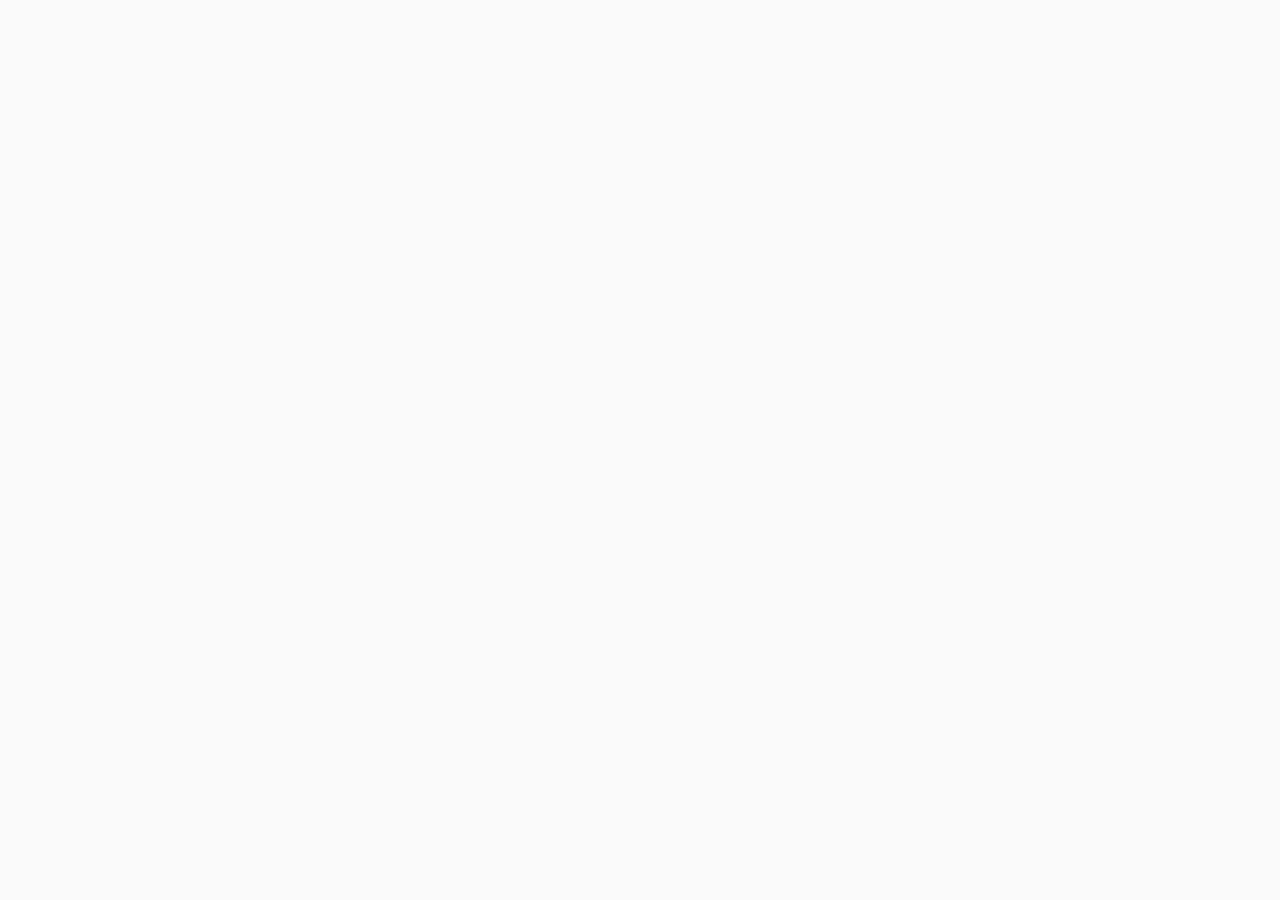
==== index.html @ d78427fd "Refactor styles and improve layout in index.html Updated CSS variables for improved styling and adju" ====
<!DOCTYPE html>
<html lang="fr">
<head>
  <meta charset="UTF-8">
  <meta name="viewport" content="width=device-width, initial-scale=1.0">
  <title>Alexis Gros — Élève Ingénieur ENSEEIHT</title>
  <link rel="preconnect" href="https://fonts.googleapis.com">
  <link rel="preconnect" href="https://fonts.gstatic.com" crossorigin>
  <link href="https://fonts.googleapis.com/css2?family=Inter:wght@300;400;500;600;700&display=swap" rel="stylesheet">
  <style>
    :root {
      --bg: #fafafa;
      --surface: #ffffff;
      --border: #e2e8f0;
      --text-main: #0f172a;
      --text-muted: #64748b;
      --accent: #0f172a;
      --accent-hover: #1e293b;
      --tag-bg: #f1f5f9;
      --tag-text: #334155;
      --radius: 8px;
      --transition: 0.2s ease;
    }

    * {
      box-sizing: border-box;
      margin: 0;
      padding: 0;
    }

    /* Gestion bilingue */
    html[lang="fr"] .lang-en {
      display: none !important;
    }
    html[lang="en"] .lang-fr {
      display: none !important;
    }

    body {
      font-family: 'Inter', -apple-system, BlinkMacSystemFont, sans-serif;
      background-color: var(--bg);
      color: var(--text-main);
      line-height: 1.6;
      display: flex;
      flex-direction: column;
      min-height: 100vh;
      -webkit-font-smoothing: antialiased;
    }

    /* En-tête & Barre de navigation */
    header {
      background: var(--surface);
      border-bottom: 1px solid var(--border);
      position: sticky;
      top: 0;
      z-index: 1000;
    }

    .nav-container {
      max-width: 900px;
      margin: 0 auto;
      padding: 0.85rem 1.25rem;
      display: flex;
      justify-content: space-between;
      align-items: center;
      gap: 1rem;
    }

    .brand {
      font-weight: 700;
      font-size: 1.05rem;
      color: var(--text-main);
      text-decoration: none;
      letter-spacing: -0.02em;
      white-space: nowrap;
    }

    .brand span {
      font-weight: 400;
      color: var(--text-muted);
    }

    .nav-group {
      display: flex;
      align-items: center;
      gap: 0.75rem;
    }

    nav {
      display: flex;
      gap: 0.25rem;
    }

    .nav-btn {
      background: none;
      border: none;
      font-family: inherit;
      font-size: 0.88rem;
      font-weight: 500;
      color: var(--text-muted);
      padding: 0.4rem 0.65rem;
      border-radius: var(--radius);
      cursor: pointer;
      transition: color var(--transition), background-color var(--transition);
      white-space: nowrap;
    }

    .nav-btn:hover {
      color: var(--text-main);
      background-color: var(--tag-bg);
    }

    .nav-btn.active {
      color: var(--text-main);
      background-color: var(--tag-bg);
      font-weight: 600;
    }

    /* Bouton bascule de langue visible et contrasté */
    .lang-toggle-btn {
      background: #0f172a;
      color: #ffffff;
      border: 1px solid #0f172a;
      font-family: inherit;
      font-size: 0.8rem;
      font-weight: 600;
      padding: 0.35rem 0.75rem;
      border-radius: var(--radius);
      cursor: pointer;
      display: inline-flex;
      align-items: center;
      gap: 0.35rem;
      white-space: nowrap;
      transition: background-color var(--transition), opacity var(--transition);
      flex-shrink: 0;
    }

    .lang-toggle-btn:hover {
      background: #334155;
    }

    /* Contenu */
    main {
      flex: 1;
      max-width: 900px;
      width: 100%;
      margin: 0 auto;
      padding: 3rem 1.5rem;
    }

    .page {
      display: none;
      animation: fadeIn 0.25s ease-out;
    }

    .page.active {
      display: block;
    }

    @keyframes fadeIn {
      from { opacity: 0; transform: translateY(6px); }
      to { opacity: 1; transform: translateY(0); }
    }

    h1 {
      font-size: 2.25rem;
      letter-spacing: -0.03em;
      font-weight: 700;
      margin-bottom: 1rem;
      line-height: 1.2;
    }

    h2 {
      font-size: 1.4rem;
      letter-spacing: -0.02em;
      font-weight: 600;
      margin-bottom: 1.5rem;
      border-bottom: 1px solid var(--border);
      padding-bottom: 0.5rem;
    }

    p {
      color: var(--text-muted);
      margin-bottom: 1.25rem;
      font-size: 1rem;
    }

    .lead {
      font-size: 1.15rem;
      color: var(--text-main);
      margin-bottom: 2rem;
      max-width: 700px;
    }

    .grid {
      display: grid;
      grid-template-columns: 1fr;
      gap: 1.5rem;
    }

    @media (min-width: 680px) {
      .grid-2 {
        grid-template-columns: repeat(2, 1fr);
      }
    }

    .card {
      background: var(--surface);
      border: 1px solid var(--border);
      border-radius: var(--radius);
      padding: 1.5rem;
      display: flex;
      flex-direction: column;
      justify-content: space-between;
      transition: border-color var(--transition);
    }

    .card:hover {
      border-color: #cbd5e1;
    }

    .card-header {
      margin-bottom: 0.75rem;
    }

    .card-title {
      font-size: 1.1rem;
      font-weight: 600;
      color: var(--text-main);
      margin-bottom: 0.25rem;
    }

    .card-subtitle {
      font-size: 0.85rem;
      color: var(--text-muted);
    }

    .card p {
      font-size: 0.95rem;
      margin-bottom: 1rem;
    }

    .tags {
      display: flex;
      flex-wrap: wrap;
      gap: 0.4rem;
      margin-top: auto;
    }

    .tag {
      background: var(--tag-bg);
      color: var(--tag-text);
      font-size: 0.75rem;
      font-weight: 500;
      padding: 0.25rem 0.55rem;
      border-radius: 4px;
    }

    .timeline {
      display: flex;
      flex-direction: column;
      gap: 2rem;
    }

    .timeline-item {
      position: relative;
      padding-left: 1.5rem;
      border-left: 2px solid var(--border);
    }

    .timeline-item::before {
      content: '';
      position: absolute;
      left: -5px;
      top: 0.35rem;
      width: 8px;
      height: 8px;
      border-radius: 50%;
      background: var(--text-main);
    }

    .timeline-date {
      font-size: 0.85rem;
      color: var(--text-muted);
      margin-bottom: 0
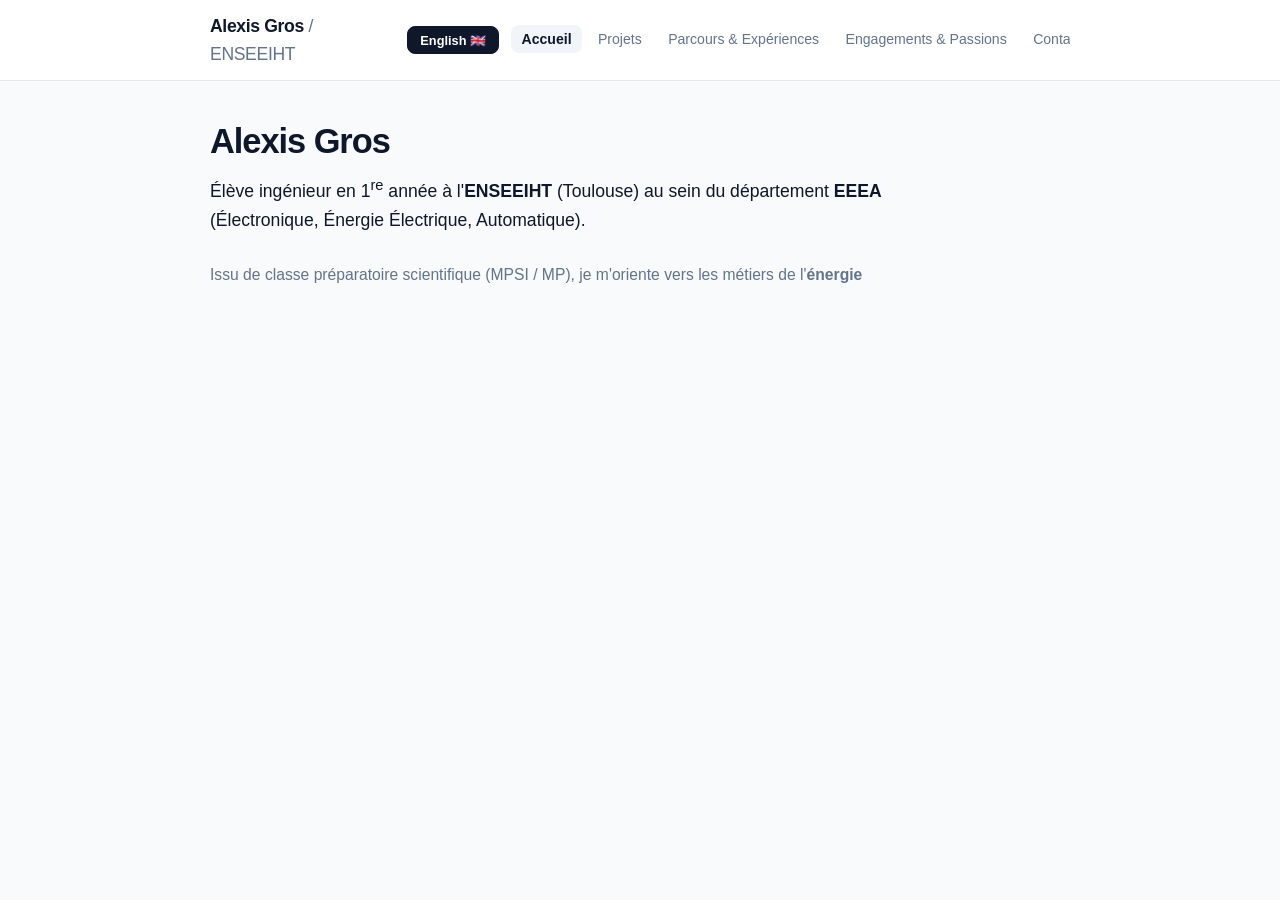
==== commit 94ba2e00: "rien" ====
--- a/index.html
+++ b/index.html
@@ -9,7 +9,7 @@
   <link href="https://fonts.googleapis.com/css2?family=Inter:wght@300;400;500;600;700&display=swap" rel="stylesheet">
   <style>
     :root {
-      --bg: #fafafa;
+      --bg: #f8fafc;
       --surface: #ffffff;
       --border: #e2e8f0;
       --text-main: #0f172a;
@@ -28,7 +28,7 @@
       padding: 0;
     }
 
-    /* Gestion bilingue */
+    /* Gestion bilingue par sélecteur CSS direct */
     html[lang="fr"] .lang-en {
       display: none !important;
     }
@@ -47,7 +47,7 @@
       -webkit-font-smoothing: antialiased;
     }
 
-    /* En-tête & Barre de navigation */
+    /* En-tête */
     header {
       background: var(--surface);
       border-bottom: 1px solid var(--border);
@@ -59,20 +59,25 @@
     .nav-container {
       max-width: 900px;
       margin: 0 auto;
-      padding: 0.85rem 1.25rem;
+      padding: 0.75rem 1.25rem;
+      display: flex;
+      flex-direction: column;
+      gap: 0.75rem;
+    }
+
+    .header-top {
       display: flex;
       justify-content: space-between;
       align-items: center;
-      gap: 1rem;
+      width: 100%;
     }
 
     .brand {
       font-weight: 700;
-      font-size: 1.05rem;
+      font-size: 1.1rem;
       color: var(--text-main);
       text-decoration: none;
       letter-spacing: -0.02em;
-      white-space: nowrap;
     }
 
     .brand span {
@@ -80,44 +85,8 @@
       color: var(--text-muted);
     }
 
-    .nav-group {
-      display: flex;
-      align-items: center;
-      gap: 0.75rem;
-    }
-
-    nav {
-      display: flex;
-      gap: 0.25rem;
-    }
-
-    .nav-btn {
-      background: none;
-      border: none;
-      font-family: inherit;
-      font-size: 0.88rem;
-      font-weight: 500;
-      color: var(--text-muted);
-      padding: 0.4rem 0.65rem;
-      border-radius: var(--radius);
-      cursor: pointer;
-      transition: color var(--transition), background-color var(--transition);
-      white-space: nowrap;
-    }
-
-    .nav-btn:hover {
-      color: var(--text-main);
-      background-color: var(--tag-bg);
-    }
-
-    .nav-btn.active {
-      color: var(--text-main);
-      background-color: var(--tag-bg);
-      font-weight: 600;
-    }
-
-    /* Bouton bascule de langue visible et contrasté */
-    .lang-toggle-btn {
+    /* Bouton de langue toujours visible en haut à droite */
+    .lang-btn {
       background: #0f172a;
       color: #ffffff;
       border: 1px solid #0f172a;
@@ -130,51 +99,89 @@
       display: inline-flex;
       align-items: center;
       gap: 0.35rem;
+      transition: background-color var(--transition);
+      flex-shrink: 0;
+    }
+
+    .lang-btn:hover {
+      background: #334155;
+    }
+
+    /* Navigation */
+    nav {
+      display: flex;
+      gap: 0.35rem;
+      overflow-x: auto;
       white-space: nowrap;
-      transition: background-color var(--transition), opacity var(--transition);
+      padding-bottom: 0.15rem;
+      scrollbar-width: none;
+    }
+
+    nav::-webkit-scrollbar {
+      display: none;
+    }
+
+    .nav-btn {
+      background: none;
+      border: none;
+      font-family: inherit;
+      font-size: 0.88rem;
+      font-weight: 500;
+      color: var(--text-muted);
+      padding: 0.35rem 0.65rem;
+      border-radius: var(--radius);
+      cursor: pointer;
+      transition: color var(--transition), background-color var(--transition);
       flex-shrink: 0;
     }
 
-    .lang-toggle-btn:hover {
-      background: #334155;
-    }
-
-    /* Contenu */
+    .nav-btn:hover {
+      color: var(--text-main);
+      background-color: var(--tag-bg);
+    }
+
+    .nav-btn.active {
+      color: var(--text-main);
+      background-color: var(--tag-bg);
+      font-weight: 600;
+    }
+
+    /* Contenu des pages */
     main {
       flex: 1;
       max-width: 900px;
       width: 100%;
       margin: 0 auto;
-      padding: 3rem 1.5rem;
+      padding: 2.5rem 1.25rem;
     }
 
     .page {
       display: none;
-      animation: fadeIn 0.25s ease-out;
     }
 
     .page.active {
-      display: block;
+      display: block !important;
+      animation: fadeIn 0.2s ease-out;
     }
 
     @keyframes fadeIn {
-      from { opacity: 0; transform: translateY(6px); }
+      from { opacity: 0; transform: translateY(4px); }
       to { opacity: 1; transform: translateY(0); }
     }
 
     h1 {
-      font-size: 2.25rem;
+      font-size: 2.15rem;
       letter-spacing: -0.03em;
       font-weight: 700;
-      margin-bottom: 1rem;
+      margin-bottom: 0.75rem;
       line-height: 1.2;
     }
 
     h2 {
-      font-size: 1.4rem;
+      font-size: 1.35rem;
       letter-spacing: -0.02em;
       font-weight: 600;
-      margin-bottom: 1.5rem;
+      margin-bottom: 1.25rem;
       border-bottom: 1px solid var(--border);
       padding-bottom: 0.5rem;
     }
@@ -182,33 +189,42 @@
     p {
       color: var(--text-muted);
       margin-bottom: 1.25rem;
-      font-size: 1rem;
+      font-size: 0.98rem;
     }
 
     .lead {
-      font-size: 1.15rem;
-      color: var(--text-main);
-      margin-bottom: 2rem;
-      max-width: 700px;
+      font-size: 1.1rem;
+      color: var(--text-main);
+      margin-bottom: 1.75rem;
+      max-width: 720px;
     }
 
     .grid {
       display: grid;
       grid-template-columns: 1fr;
-      gap: 1.5rem;
+      gap: 1.25rem;
     }
 
     @media (min-width: 680px) {
       .grid-2 {
         grid-template-columns: repeat(2, 1fr);
       }
+      .nav-container {
+        flex-direction: row;
+        justify-content: space-between;
+        align-items: center;
+      }
+      .header-top {
+        width: auto;
+        gap: 1rem;
+      }
     }
 
     .card {
       background: var(--surface);
       border: 1px solid var(--border);
       border-radius: var(--radius);
-      padding: 1.5rem;
+      padding: 1.35rem;
       display: flex;
       flex-direction: column;
       justify-content: space-between;
@@ -220,23 +236,23 @@
     }
 
     .card-header {
-      margin-bottom: 0.75rem;
+      margin-bottom: 0.65rem;
     }
 
     .card-title {
-      font-size: 1.1rem;
+      font-size: 1.05rem;
       font-weight: 600;
       color: var(--text-main);
-      margin-bottom: 0.25rem;
+      margin-bottom: 0.2rem;
     }
 
     .card-subtitle {
-      font-size: 0.85rem;
+      font-size: 0.82rem;
       color: var(--text-muted);
     }
 
     .card p {
-      font-size: 0.95rem;
+      font-size: 0.92rem;
       margin-bottom: 1rem;
     }
 
@@ -252,14 +268,14 @@
       color: var(--tag-text);
       font-size: 0.75rem;
       font-weight: 500;
-      padding: 0.25rem 0.55rem;
+      padding: 0.2rem 0.5rem;
       border-radius: 4px;
     }
 
     .timeline {
       display: flex;
       flex-direction: column;
-      gap: 2rem;
+      gap: 1.75rem;
     }
 
     .timeline-item {
@@ -280,6 +296,119 @@
     }
 
     .timeline-date {
-      font-size: 0.85rem;
-      color: var(--text-muted);
-      margin-bottom: 0
+      font-size: 0.82rem;
+      color: var(--text-muted);
+      margin-bottom: 0.15rem;
+    }
+
+    .timeline-title {
+      font-size: 1.05rem;
+      font-weight: 600;
+      color: var(--text-main);
+    }
+
+    .timeline-place {
+      font-size: 0.88rem;
+      font-weight: 500;
+      color: var(--text-muted);
+      margin-bottom: 0.4rem;
+    }
+
+    .btn-group {
+      display: flex;
+      flex-wrap: wrap;
+      gap: 0.85rem;
+      margin-top: 1.75rem;
+    }
+
+    .btn {
+      display: inline-flex;
+      align-items: center;
+      gap: 0.5rem;
+      padding: 0.6rem 1.15rem;
+      border-radius: var(--radius);
+      font-size: 0.88rem;
+      font-weight: 500;
+      text-decoration: none;
+      transition: background-color var(--transition), color var(--transition);
+      cursor: pointer;
+    }
+
+    .btn-primary {
+      background: var(--accent);
+      color: #ffffff;
+      border: 1px solid var(--accent);
+    }
+
+    .btn-primary:hover {
+      background: var(--accent-hover);
+    }
+
+    .btn-outline {
+      background: transparent;
+      color: var(--text-main);
+      border: 1px solid var(--border);
+    }
+
+    .btn-outline:hover {
+      background: var(--tag-bg);
+      border-color: #cbd5e1;
+    }
+
+    footer {
+      border-top: 1px solid var(--border);
+      padding: 1.75rem 1.25rem;
+      text-align: center;
+      font-size: 0.82rem;
+      color: var(--text-muted);
+      margin-top: auto;
+    }
+  </style>
+</head>
+<body>
+
+  <!-- En-tête avec bouton de langue prioritaire -->
+  <header>
+    <div class="nav-container">
+      <div class="header-top">
+        <a href="#accueil" class="brand" onclick="navigateTo('accueil'); return false;">Alexis Gros <span>/ ENSEEIHT</span></a>
+        <button id="lang-toggle-btn" class="lang-btn" onclick="toggleLanguage()" type="button" aria-label="Changer de langue">
+          <span class="lang-fr">English 🇬🇧</span>
+          <span class="lang-en">Français 🇫🇷</span>
+        </button>
+      </div>
+
+      <nav>
+        <button class="nav-btn active" data-target="accueil" onclick="navigateTo('accueil')" type="button">
+          <span class="lang-fr">Accueil</span>
+          <span class="lang-en">Home</span>
+        </button>
+        <button class="nav-btn" data-target="projets" onclick="navigateTo('projets')" type="button">
+          <span class="lang-fr">Projets</span>
+          <span class="lang-en">Projects</span>
+        </button>
+        <button class="nav-btn" data-target="experiences" onclick="navigateTo('experiences')" type="button">
+          <span class="lang-fr">Parcours &amp; Expériences</span>
+          <span class="lang-en">Background</span>
+        </button>
+        <button class="nav-btn" data-target="passions" onclick="navigateTo('passions')" type="button">
+          <span class="lang-fr">Engagements &amp; Passions</span>
+          <span class="lang-en">Activities</span>
+        </button>
+        <button class="nav-btn" data-target="contact" onclick="navigateTo('contact')" type="button">
+          <span>Contact</span>
+        </button>
+      </nav>
+    </div>
+  </header>
+
+  <main>
+    <!-- PAGE 1 : ACCUEIL -->
+    <section id="accueil" class="page active">
+      <h1>Alexis Gros</h1>
+      <p class="lead">
+        <span class="lang-fr">Élève ingénieur en 1<sup>re</sup> année à l'<strong>ENSEEIHT</strong> (Toulouse) au sein du département <strong>EEEA</strong> (Électronique, Énergie Électrique, Automatique).</span>
+        <span class="lang-en">First-year engineering student at <strong>ENSEEIHT</strong> (Toulouse) in the <strong>EEEA</strong> department (Electronics, Electrical Energy, Automation).</span>
+      </p>
+      <p>
+        <span class="lang-fr">Issu de classe préparatoire scientifique (MPSI / MP), je m'oriente vers les métiers de l'<strong>énergie</strong>
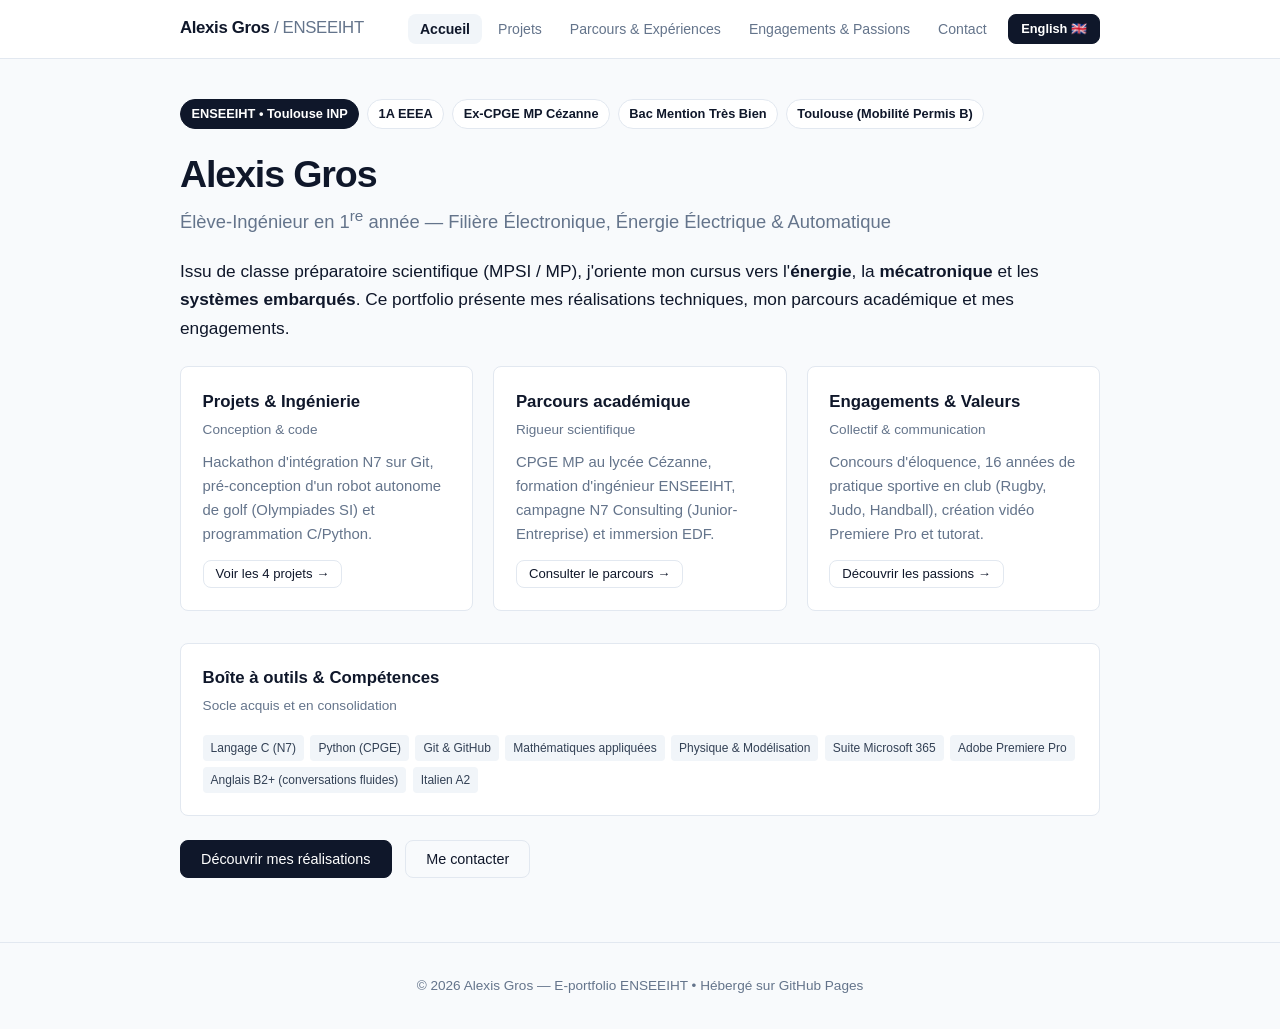
==== commit 8a20c43a: "tjr rien" ====
--- a/index.html
+++ b/index.html
@@ -3,7 +3,7 @@
 <head>
   <meta charset="UTF-8">
   <meta name="viewport" content="width=device-width, initial-scale=1.0">
-  <title>Alexis Gros — Élève Ingénieur ENSEEIHT</title>
+  <title>Alexis Gros — Élève-Ingénieur ENSEEIHT</title>
   <link rel="preconnect" href="https://fonts.googleapis.com">
   <link rel="preconnect" href="https://fonts.gstatic.com" crossorigin>
   <link href="https://fonts.googleapis.com/css2?family=Inter:wght@300;400;500;600;700&display=swap" rel="stylesheet">
@@ -28,7 +28,7 @@
       padding: 0;
     }
 
-    /* Gestion bilingue par sélecteur CSS direct */
+    /* Règle bilingue stricte par sélecteur CSS */
     html[lang="fr"] .lang-en {
       display: none !important;
     }
@@ -57,27 +57,23 @@
     }
 
     .nav-container {
-      max-width: 900px;
+      max-width: 960px;
       margin: 0 auto;
-      padding: 0.75rem 1.25rem;
-      display: flex;
-      flex-direction: column;
-      gap: 0.75rem;
-    }
-
-    .header-top {
+      padding: 0.85rem 1.25rem;
       display: flex;
       justify-content: space-between;
       align-items: center;
-      width: 100%;
+      gap: 1rem;
     }
 
     .brand {
       font-weight: 700;
-      font-size: 1.1rem;
+      font-size: 1.05rem;
       color: var(--text-main);
       text-decoration: none;
       letter-spacing: -0.02em;
+      white-space: nowrap;
+      cursor: pointer;
     }
 
     .brand span {
@@ -85,7 +81,44 @@
       color: var(--text-muted);
     }
 
-    /* Bouton de langue toujours visible en haut à droite */
+    .nav-right {
+      display: flex;
+      align-items: center;
+      gap: 0.6rem;
+    }
+
+    nav {
+      display: flex;
+      gap: 0.25rem;
+      overflow-x: auto;
+      white-space: nowrap;
+    }
+
+    .nav-btn {
+      background: none;
+      border: none;
+      font-family: inherit;
+      font-size: 0.88rem;
+      font-weight: 500;
+      color: var(--text-muted);
+      padding: 0.45rem 0.75rem;
+      border-radius: var(--radius);
+      cursor: pointer;
+      transition: color var(--transition), background-color var(--transition);
+      user-select: none;
+    }
+
+    .nav-btn:hover {
+      color: var(--text-main);
+      background-color: var(--tag-bg);
+    }
+
+    .nav-btn.active {
+      color: var(--text-main);
+      background-color: var(--tag-bg);
+      font-weight: 600;
+    }
+
     .lang-btn {
       background: #0f172a;
       color: #ffffff;
@@ -93,12 +126,13 @@
       font-family: inherit;
       font-size: 0.8rem;
       font-weight: 600;
-      padding: 0.35rem 0.75rem;
+      padding: 0.4rem 0.75rem;
       border-radius: var(--radius);
       cursor: pointer;
       display: inline-flex;
       align-items: center;
       gap: 0.35rem;
+      white-space: nowrap;
       transition: background-color var(--transition);
       flex-shrink: 0;
     }
@@ -107,59 +141,20 @@
       background: #334155;
     }
 
-    /* Navigation */
-    nav {
-      display: flex;
-      gap: 0.35rem;
-      overflow-x: auto;
-      white-space: nowrap;
-      padding-bottom: 0.15rem;
-      scrollbar-width: none;
-    }
-
-    nav::-webkit-scrollbar {
-      display: none;
-    }
-
-    .nav-btn {
-      background: none;
-      border: none;
-      font-family: inherit;
-      font-size: 0.88rem;
-      font-weight: 500;
-      color: var(--text-muted);
-      padding: 0.35rem 0.65rem;
-      border-radius: var(--radius);
-      cursor: pointer;
-      transition: color var(--transition), background-color var(--transition);
-      flex-shrink: 0;
-    }
-
-    .nav-btn:hover {
-      color: var(--text-main);
-      background-color: var(--tag-bg);
-    }
-
-    .nav-btn.active {
-      color: var(--text-main);
-      background-color: var(--tag-bg);
-      font-weight: 600;
-    }
-
-    /* Contenu des pages */
+    /* Contenu principal */
     main {
       flex: 1;
-      max-width: 900px;
+      max-width: 960px;
       width: 100%;
       margin: 0 auto;
-      padding: 2.5rem 1.25rem;
-    }
-
-    .page {
+      padding: 2.5rem 1.25rem 4rem;
+    }
+
+    .page-section {
       display: none;
     }
 
-    .page.active {
+    .page-section.active {
       display: block !important;
       animation: fadeIn 0.2s ease-out;
     }
@@ -169,16 +164,24 @@
       to { opacity: 1; transform: translateY(0); }
     }
 
+    /* Typographie & Titres */
     h1 {
-      font-size: 2.15rem;
+      font-size: 2.35rem;
       letter-spacing: -0.03em;
       font-weight: 700;
-      margin-bottom: 0.75rem;
-      line-height: 1.2;
+      line-height: 1.15;
+      margin-bottom: 0.5rem;
+    }
+
+    .hero-subtitle {
+      font-size: 1.15rem;
+      color: var(--text-muted);
+      margin-bottom: 1.25rem;
+      font-weight: 500;
     }
 
     h2 {
-      font-size: 1.35rem;
+      font-size: 1.4rem;
       letter-spacing: -0.02em;
       font-weight: 600;
       margin-bottom: 1.25rem;
@@ -188,35 +191,30 @@
 
     p {
       color: var(--text-muted);
-      margin-bottom: 1.25rem;
+      margin-bottom: 1rem;
       font-size: 0.98rem;
     }
 
     .lead {
-      font-size: 1.1rem;
+      font-size: 1.08rem;
       color: var(--text-main);
-      margin-bottom: 1.75rem;
-      max-width: 720px;
-    }
-
+      margin-bottom: 1.5rem;
+      line-height: 1.65;
+    }
+
+    /* Grille & Cartes */
     .grid {
       display: grid;
       grid-template-columns: 1fr;
       gap: 1.25rem;
     }
 
-    @media (min-width: 680px) {
+    @media (min-width: 720px) {
       .grid-2 {
         grid-template-columns: repeat(2, 1fr);
       }
-      .nav-container {
-        flex-direction: row;
-        justify-content: space-between;
-        align-items: center;
-      }
-      .header-top {
-        width: auto;
-        gap: 1rem;
+      .grid-3 {
+        grid-template-columns: repeat(3, 1fr);
       }
     }
 
@@ -228,7 +226,7 @@
       display: flex;
       flex-direction: column;
       justify-content: space-between;
-      transition: border-color var(--transition);
+      transition: border-color var(--transition), transform var(--transition);
     }
 
     .card:hover {
@@ -247,13 +245,37 @@
     }
 
     .card-subtitle {
-      font-size: 0.82rem;
+      font-size: 0.85rem;
       color: var(--text-muted);
     }
 
     .card p {
-      font-size: 0.92rem;
-      margin-bottom: 1rem;
+      font-size: 0.93rem;
+      margin-bottom: 0.85rem;
+    }
+
+    /* Badges & Tags */
+    .badges {
+      display: flex;
+      flex-wrap: wrap;
+      gap: 0.5rem;
+      margin-bottom: 1.5rem;
+    }
+
+    .badge {
+      font-size: 0.8rem;
+      font-weight: 600;
+      padding: 0.25rem 0.65rem;
+      border-radius: 9999px;
+      border: 1px solid var(--border);
+      background: var(--surface);
+      color: var(--text-main);
+    }
+
+    .badge.highlight {
+      background: #0f172a;
+      color: #ffffff;
+      border-color: #0f172a;
     }
 
     .tags {
@@ -272,6 +294,7 @@
       border-radius: 4px;
     }
 
+    /* Timeline */
     .timeline {
       display: flex;
       flex-direction: column;
@@ -299,6 +322,7 @@
       font-size: 0.82rem;
       color: var(--text-muted);
       margin-bottom: 0.15rem;
+      font-weight: 500;
     }
 
     .timeline-title {
@@ -314,24 +338,26 @@
       margin-bottom: 0.4rem;
     }
 
+    /* Boutons d'action */
     .btn-group {
       display: flex;
       flex-wrap: wrap;
       gap: 0.85rem;
-      margin-top: 1.75rem;
+      margin-top: 1.5rem;
     }
 
     .btn {
       display: inline-flex;
       align-items: center;
       gap: 0.5rem;
-      padding: 0.6rem 1.15rem;
+      padding: 0.65rem 1.25rem;
       border-radius: var(--radius);
-      font-size: 0.88rem;
+      font-size: 0.9rem;
       font-weight: 500;
       text-decoration: none;
       transition: background-color var(--transition), color var(--transition);
       cursor: pointer;
+      user-select: none;
     }
 
     .btn-primary {
@@ -357,58 +383,576 @@
 
     footer {
       border-top: 1px solid var(--border);
-      padding: 1.75rem 1.25rem;
+      padding: 2rem 1.25rem;
       text-align: center;
-      font-size: 0.82rem;
+      font-size: 0.85rem;
       color: var(--text-muted);
       margin-top: auto;
+    }
+
+    @media (max-width: 768px) {
+      .nav-container {
+        flex-direction: column;
+        align-items: stretch;
+        gap: 0.75rem;
+      }
+      .nav-right {
+        justify-content: space-between;
+      }
+      h1 {
+        font-size: 1.85rem;
+      }
     }
   </style>
 </head>
 <body>
 
-  <!-- En-tête avec bouton de langue prioritaire -->
+  <!-- Barre de navigation -->
   <header>
     <div class="nav-container">
-      <div class="header-top">
-        <a href="#accueil" class="brand" onclick="navigateTo('accueil'); return false;">Alexis Gros <span>/ ENSEEIHT</span></a>
-        <button id="lang-toggle-btn" class="lang-btn" onclick="toggleLanguage()" type="button" aria-label="Changer de langue">
+      <a class="brand" data-switch-to="accueil">Alexis Gros <span>/ ENSEEIHT</span></a>
+      <div class="nav-right">
+        <nav>
+          <button class="nav-btn active" data-switch-to="accueil" type="button">
+            <span class="lang-fr">Accueil</span>
+            <span class="lang-en">Home</span>
+          </button>
+          <button class="nav-btn" data-switch-to="projets" type="button">
+            <span class="lang-fr">Projets</span>
+            <span class="lang-en">Projects</span>
+          </button>
+          <button class="nav-btn" data-switch-to="experiences" type="button">
+            <span class="lang-fr">Parcours &amp; Expériences</span>
+            <span class="lang-en">Background</span>
+          </button>
+          <button class="nav-btn" data-switch-to="passions" type="button">
+            <span class="lang-fr">Engagements &amp; Passions</span>
+            <span class="lang-en">Activities</span>
+          </button>
+          <button class="nav-btn" data-switch-to="contact" type="button">
+            <span>Contact</span>
+          </button>
+        </nav>
+        <button id="lang-btn" class="lang-btn" type="button" aria-label="Toggle language">
           <span class="lang-fr">English 🇬🇧</span>
           <span class="lang-en">Français 🇫🇷</span>
         </button>
       </div>
-
-      <nav>
-        <button class="nav-btn active" data-target="accueil" onclick="navigateTo('accueil')" type="button">
-          <span class="lang-fr">Accueil</span>
-          <span class="lang-en">Home</span>
-        </button>
-        <button class="nav-btn" data-target="projets" onclick="navigateTo('projets')" type="button">
-          <span class="lang-fr">Projets</span>
-          <span class="lang-en">Projects</span>
-        </button>
-        <button class="nav-btn" data-target="experiences" onclick="navigateTo('experiences')" type="button">
-          <span class="lang-fr">Parcours &amp; Expériences</span>
-          <span class="lang-en">Background</span>
-        </button>
-        <button class="nav-btn" data-target="passions" onclick="navigateTo('passions')" type="button">
-          <span class="lang-fr">Engagements &amp; Passions</span>
-          <span class="lang-en">Activities</span>
-        </button>
-        <button class="nav-btn" data-target="contact" onclick="navigateTo('contact')" type="button">
-          <span>Contact</span>
-        </button>
-      </nav>
     </div>
   </header>
 
   <main>
-    <!-- PAGE 1 : ACCUEIL -->
-    <section id="accueil" class="page active">
+    <!-- PAGE 1 : ACCUEIL ENRICHI -->
+    <section id="accueil" class="page-section active">
+      <div class="badges">
+        <span class="badge highlight">ENSEEIHT &bull; Toulouse INP</span>
+        <span class="badge">1A EEEA</span>
+        <span class="badge">Ex-CPGE MP Cézanne</span>
+        <span class="badge"><span class="lang-fr">Bac Mention Très Bien</span><span class="lang-en">High Honors Baccalaureate</span></span>
+        <span class="badge"><span class="lang-fr">Toulouse (Mobilité Permis B)</span><span class="lang-en">Toulouse, FR (Driver's License)</span></span>
+      </div>
+
       <h1>Alexis Gros</h1>
+      <div class="hero-subtitle">
+        <span class="lang-fr">Élève-Ingénieur en 1<sup>re</sup> année &mdash; Filière Électronique, Énergie Électrique &amp; Automatique</span>
+        <span class="lang-en">First-Year Engineering Student &mdash; Electronics, Electrical Energy &amp; Automation</span>
+      </div>
+
       <p class="lead">
-        <span class="lang-fr">Élève ingénieur en 1<sup>re</sup> année à l'<strong>ENSEEIHT</strong> (Toulouse) au sein du département <strong>EEEA</strong> (Électronique, Énergie Électrique, Automatique).</span>
-        <span class="lang-en">First-year engineering student at <strong>ENSEEIHT</strong> (Toulouse) in the <strong>EEEA</strong> department (Electronics, Electrical Energy, Automation).</span>
+        <span class="lang-fr">Issu de classe préparatoire scientifique (MPSI / MP), j'oriente mon cursus vers l'<strong>énergie</strong>, la <strong>mécatronique</strong> et les <strong>systèmes embarqués</strong>. Ce portfolio présente mes réalisations techniques, mon parcours académique et mes engagements.</span>
+        <span class="lang-en">With an intensive STEM preparatory foundation (MPSI / MP), I am steering my curriculum toward <strong>energy</strong>, <strong>mechatronics</strong>, and <strong>embedded systems</strong>. This portfolio showcases my engineering projects, academic progression, and leadership activities.</span>
       </p>
+
+      <!-- Grille de présentation synthétique -->
+      <div class="grid grid-3" style="margin-top: 1.5rem; margin-bottom: 2rem;">
+        <div class="card">
+          <div class="card-header">
+            <div class="card-title">
+              <span class="lang-fr">Projets &amp; Ingénierie</span>
+              <span class="lang-en">Projects &amp; Engineering</span>
+            </div>
+            <div class="card-subtitle">
+              <span class="lang-fr">Conception &amp; code</span>
+              <span class="lang-en">Design &amp; code</span>
+            </div>
+          </div>
+          <p>
+            <span class="lang-fr">Hackathon d'intégration N7 sur Git, pré-conception d'un robot autonome de golf (Olympiades SI) et programmation C/Python.</span>
+            <span class="lang-en">N7 integration hackathon on Git, autonomous golf retriever robot design (Olympiads), and C/Python software projects.</span>
+          </p>
+          <button class="btn btn-outline" data-switch-to="projets" style="padding: 0.35rem 0.75rem; font-size: 0.82rem; align-self: flex-start;">
+            <span class="lang-fr">Voir les 4 projets &rarr;</span>
+            <span class="lang-en">View 4 projects &rarr;</span>
+          </button>
+        </div>
+
+        <div class="card">
+          <div class="card-header">
+            <div class="card-title">
+              <span class="lang-fr">Parcours académique</span>
+              <span class="lang-en">Academic Path</span>
+            </div>
+            <div class="card-subtitle">
+              <span class="lang-fr">Rigueur scientifique</span>
+              <span class="lang-en">Scientific rigor</span>
+            </div>
+          </div>
+          <p>
+            <span class="lang-fr">CPGE MP au lycée Cézanne, formation d'ingénieur ENSEEIHT, campagne N7 Consulting (Junior-Entreprise) et immersion EDF.</span>
+            <span class="lang-en">CPGE MP at Lycée Cézanne, ENSEEIHT engineering degree, N7 Consulting Junior Enterprise campaign, and EDF observation.</span>
+          </p>
+          <button class="btn btn-outline" data-switch-to="experiences" style="padding: 0.35rem 0.75rem; font-size: 0.82rem; align-self: flex-start;">
+            <span class="lang-fr">Consulter le parcours &rarr;</span>
+            <span class="lang-en">View background &rarr;</span>
+          </button>
+        </div>
+
+        <div class="card">
+          <div class="card-header">
+            <div class="card-title">
+              <span class="lang-fr">Engagements &amp; Valeurs</span>
+              <span class="lang-en">Activities &amp; Values</span>
+            </div>
+            <div class="card-subtitle">
+              <span class="lang-fr">Collectif &amp; communication</span>
+              <span class="lang-en">Teamwork &amp; outreach</span>
+            </div>
+          </div>
+          <p>
+            <span class="lang-fr">Concours d'éloquence, 16 années de pratique sportive en club (Rugby, Judo, Handball), création vidéo Premiere Pro et tutorat.</span>
+            <span class="lang-en">Public speaking contests, 16 years of team/combat sports (Rugby, Judo, Handball), Premiere Pro video editing, and tutoring.</span>
+          </p>
+          <button class="btn btn-outline" data-switch-to="passions" style="padding: 0.35rem 0.75rem; font-size: 0.82rem; align-self: flex-start;">
+            <span class="lang-fr">Découvrir les passions &rarr;</span>
+            <span class="lang-en">Explore activities &rarr;</span>
+          </button>
+        </div>
+      </div>
+
+      <!-- Synthèse des compétences -->
+      <div class="card">
+        <div class="card-header">
+          <div class="card-title">
+            <span class="lang-fr">Boîte à outils &amp; Compétences</span>
+            <span class="lang-en">Core Toolbox &amp; Technical Stack</span>
+          </div>
+          <div class="card-subtitle">
+            <span class="lang-fr">Socle acquis et en consolidation</span>
+            <span class="lang-en">Acquired and active technical skills</span>
+          </div>
+        </div>
+        <div class="tags" style="margin-top: 0.5rem;">
+          <span class="tag">Langage C (N7)</span>
+          <span class="tag">Python (CPGE)</span>
+          <span class="tag">Git &amp; GitHub</span>
+          <span class="tag"><span class="lang-fr">Mathématiques appliquées</span><span class="lang-en">Applied Mathematics</span></span>
+          <span class="tag"><span class="lang-fr">Physique &amp; Modélisation</span><span class="lang-en">Physics &amp; Modeling</span></span>
+          <span class="tag"><span class="lang-fr">Suite Microsoft 365</span><span class="lang-en">Microsoft 365 Suite</span></span>
+          <span class="tag">Adobe Premiere Pro</span>
+          <span class="tag"><span class="lang-fr">Anglais B2+ (conversations fluides)</span><span class="lang-en">English B2+ (fluent conversation)</span></span>
+          <span class="tag"><span class="lang-fr">Italien A2</span><span class="lang-en">Italian A2</span></span>
+        </div>
+      </div>
+
+      <div class="btn-group">
+        <button class="btn btn-primary" data-switch-to="projets">
+          <span class="lang-fr">Découvrir mes réalisations</span>
+          <span class="lang-en">View My Projects</span>
+        </button>
+        <button class="btn btn-outline" data-switch-to="contact">
+          <span class="lang-fr">Me contacter</span>
+          <span class="lang-en">Contact Me</span>
+        </button>
+      </div>
+    </section>
+
+    <!-- PAGE 2 : PROJETS -->
+    <section id="projets" class="page-section">
+      <h2>
+        <span class="lang-fr">Projets &amp; Réalisations</span>
+        <span class="lang-en">Projects &amp; Achievements</span>
+      </h2>
       <p>
-        <span class="lang-fr">Issu de classe préparatoire scientifique (MPSI / MP), je m'oriente vers les métiers de l'<strong>énergie</strong>
+        <span class="lang-fr">Aperçu de mes démarches d'ingénierie, hackathons et travaux de conception.</span>
+        <span class="lang-en">Overview of engineering initiatives, hackathons, and design projects.</span>
+      </p>
+
+      <div class="grid grid-2">
+        <div class="card">
+          <div class="card-header">
+            <div class="card-title">
+              <span class="lang-fr">Hackathon d'intégration N7</span>
+              <span class="lang-en">N7 Integration Hackathon</span>
+            </div>
+            <div class="card-subtitle">
+              <span class="lang-fr">ENSEEIHT — Début 1A</span>
+              <span class="lang-en">ENSEEIHT — Year 1</span>
+            </div>
+          </div>
+          <p>
+            <span class="lang-fr">Participation au hackathon d'accueil axé sur l'idéation rapide et la collaboration en équipe. Développement d'un prototype technique et mise en ligne de la démo sur GitHub.</span>
+            <span class="lang-en">Participated in the school integration hackathon focused on fast ideation and team design. Built a functional prototype with code and demo hosted on GitHub.</span>
+          </p>
+          <div class="tags">
+            <span class="tag"><span class="lang-fr">Travail d'équipe</span><span class="lang-en">Teamwork</span></span>
+            <span class="tag"><span class="lang-fr">Prototypage rapide</span><span class="lang-en">Rapid Prototyping</span></span>
+            <span class="tag">Git / GitHub</span>
+          </div>
+        </div>
+
+        <div class="card">
+          <div class="card-header">
+            <div class="card-title">
+              <span class="lang-fr">Robot ramasseur de balles de golf</span>
+              <span class="lang-en">Golf Ball Retriever Robot</span>
+            </div>
+            <div class="card-subtitle">
+              <span class="lang-fr">Olympiades des Sciences de l'Ingénieur</span>
+              <span class="lang-en">Engineering Sciences Olympiads</span>
+            </div>
+          </div>
+          <p>
+            <span class="lang-fr">Étude et pré-conception d'un robot autonome dédié au ramassage de balles : analyse du cahier des charges, modélisation cinématique et choix d'actionneurs.</span>
+            <span class="lang-en">Preliminary design of an autonomous practice collection robot: functional requirements analysis, motor sizing, and kinematic modeling.</span>
+          </p>
+          <div class="tags">
+            <span class="tag"><span class="lang-fr">Mécatronique</span><span class="lang-en">Mechatronics</span></span>
+            <span class="tag"><span class="lang-fr">Sciences de l'Ingénieur</span><span class="lang-en">Engineering Sciences</span></span>
+            <span class="tag"><span class="lang-fr">Cahier des charges</span><span class="lang-en">Technical Specs</span></span>
+          </div>
+        </div>
+
+        <div class="card">
+          <div class="card-header">
+            <div class="card-title">
+              <span class="lang-fr">Programmation système &amp; Langage C</span>
+              <span class="lang-en">System Programming &amp; C Language</span>
+            </div>
+            <div class="card-subtitle">
+              <span class="lang-fr">Formation ingénieur N7</span>
+              <span class="lang-en">N7 Engineering Curriculum</span>
+            </div>
+          </div>
+          <p>
+            <span class="lang-fr">Algorithmique, manipulation mémoire et développement bas niveau en langage C pour préparer l'architecture logicielle des systèmes mécatroniques et embarqués.</span>
+            <span class="lang-en">Algorithm design, memory management, and low-level C programming preparing the software layer for mechatronics and embedded systems.</span>
+          </p>
+          <div class="tags">
+            <span class="tag"><span class="lang-fr">Langage C</span><span class="lang-en">C Language</span></span>
+            <span class="tag"><span class="lang-fr">Algorithmique</span><span class="lang-en">Algorithms</span></span>
+            <span class="tag"><span class="lang-fr">Bas niveau</span><span class="lang-en">Low-level</span></span>
+          </div>
+        </div>
+
+        <div class="card">
+          <div class="card-header">
+            <div class="card-title">
+              <span class="lang-fr">Modélisation &amp; Simulation scientifique</span>
+              <span class="lang-en">Scientific Modeling &amp; Simulation</span>
+            </div>
+            <div class="card-subtitle">
+              <span class="lang-fr">CPGE Paul Cézanne</span>
+              <span class="lang-en">CPGE Paul Cézanne</span>
+            </div>
+          </div>
+          <p>
+            <span class="lang-fr">Résolution de problématiques physiques et mathématiques appliquées : acquisition de données, modélisation numérique et scripts d'analyse sous Python.</span>
+            <span class="lang-en">Resolution of applied physical and mathematical problems: computational modeling, numeric data processing, and analysis scripts written in Python.</span>
+          </p>
+          <div class="tags">
+            <span class="tag">Python</span>
+            <span class="tag"><span class="lang-fr">Calcul scientifique</span><span class="lang-en">Scientific Computing</span></span>
+            <span class="tag"><span class="lang-fr">Physique</span><span class="lang-en">Physics</span></span>
+          </div>
+        </div>
+      </div>
+    </section>
+
+    <!-- PAGE 3 : EXPÉRIENCES -->
+    <section id="experiences" class="page-section">
+      <h2>
+        <span class="lang-fr">Parcours académique &amp; Expériences</span>
+        <span class="lang-en">Academic Background &amp; Experience</span>
+      </h2>
+      
+      <div class="timeline">
+        <div class="timeline-item">
+          <div class="timeline-date">2024 — <span class="lang-fr">Présent</span><span class="lang-en">Present</span></div>
+          <div class="timeline-title">
+            <span class="lang-fr">Diplôme d'Ingénieur — Filière EEEA</span>
+            <span class="lang-en">Engineering Degree — EEEA Department</span>
+          </div>
+          <div class="timeline-place">Toulouse INP — ENSEEIHT</div>
+          <p>
+            <span class="lang-fr">Département Électronique, Énergie Électrique, Automatique. Orientation ciblée vers l'énergie, les chaînes de conversion et la commande des systèmes mécatroniques.</span>
+            <span class="lang-en">Department of Electronics, Electrical Energy, Automation. Targeted trajectory toward energy systems, power conversion chains, and mechatronic control.</span>
+          </p>
+        </div>
+
+        <div class="timeline-item">
+          <div class="timeline-date">2024 — <span class="lang-fr">Présent</span><span class="lang-en">Present</span></div>
+          <div class="timeline-title">
+            <span class="lang-fr">Campagne Junior Entreprise</span>
+            <span class="lang-en">Junior Enterprise Campaign</span>
+          </div>
+          <div class="timeline-place">N7 Consulting</div>
+          <p>
+            <span class="lang-fr">Engagement actif au sein de la campagne de recrutement de la Junior Entreprise de l'école : négociation, gestion de projets associatifs et relation client.</span>
+            <span class="lang-en">Active engagement within the recruitment campaign for the school's Junior Enterprise: project management, team negotiation, and client relations.</span>
+          </p>
+        </div>
+
+        <div class="timeline-item">
+          <div class="timeline-date">2022 — 2024</div>
+          <div class="timeline-title">
+            <span class="lang-fr">Classes Préparatoires aux Grandes Écoles (MPSI / MP)</span>
+            <span class="lang-en">Intensive STEM Preparatory Classes (MPSI / MP)</span>
+          </div>
+          <div class="timeline-place">Lycée Paul Cézanne — Aix-en-Provence</div>
+          <p>
+            <span class="lang-fr">Formation d'excellence en mathématiques, physique et sciences de l'ingénieur. Rigueur analytique, sens de l'effort et esprit de synthèse.</span>
+            <span class="lang-en">Rigorous scientific curriculum focusing on mathematics, physics, and engineering fundamentals. Developed high-level analytical discipline and problem-solving resilience.</span>
+          </p>
+        </div>
+
+        <div class="timeline-item">
+          <div class="timeline-date">2022</div>
+          <div class="timeline-title">
+            <span class="lang-fr">Baccalauréat Général Scientifique &mdash; Mention Très Bien</span>
+            <span class="lang-en">High School Diploma (Scientific) &mdash; High Honors</span>
+          </div>
+          <div class="timeline-place">Académie d'Aix-Marseille</div>
+          <p>
+            <span class="lang-fr">Spécialités Mathématiques, Physique-Chimie, Sciences de l'Ingénieur avec option Mathématiques Expertes.</span>
+            <span class="lang-en">Majors in Mathematics, Physics, Engineering Sciences, and advanced mathematics option.</span>
+          </p>
+        </div>
+
+        <div class="timeline-item">
+          <div class="timeline-date">
+            <span class="lang-fr">Immersion découverte</span>
+            <span class="lang-en">Discovery Internship</span>
+          </div>
+          <div class="timeline-title">
+            <span class="lang-fr">Stage en centrale nucléaire</span>
+            <span class="lang-en">Nuclear Power Plant Internship</span>
+          </div>
+          <div class="timeline-place">EDF</div>
+          <p>
+            <span class="lang-fr">Immersion encadrée par un ingénieur-docteur : sensibilisation au cycle de production d'énergie, aux réactions nucléaires et aux exigences strictes de sûreté industrielle.</span>
+            <span class="lang-en">Observation supervised by a PhD research engineer: introduction to electricity generation cycles, nuclear reactions, and rigorous industrial safety standards.</span>
+          </p>
+        </div>
+      </div>
+    </section>
+
+    <!-- PAGE 4 : PASSIONS -->
+    <section id="passions" class="page-section">
+      <h2>
+        <span class="lang-fr">Engagements &amp; Centres d'intérêt</span>
+        <span class="lang-en">Activities &amp; Personal Interests</span>
+      </h2>
+      <p>
+        <span class="lang-fr">Compétences transversales forgées par le sport d'équipe, l'expression orale et les projets associatifs.</span>
+        <span class="lang-en">Soft skills and values built through team athletics, public speaking, and community involvement.</span>
+      </p>
+
+      <div class="grid grid-2">
+        <div class="card">
+          <div class="card-header">
+            <div class="card-title">
+              <span class="lang-fr">Éloquence &amp; Prise de parole</span>
+              <span class="lang-en">Public Speaking &amp; Rhetoric</span>
+            </div>
+          </div>
+          <p>
+            <span class="lang-fr">Participation à des concours d'éloquence au lycée. Aisance à l'oral, structuration du discours et clarté de conviction.</span>
+            <span class="lang-en">High school eloquence contest participant and finalist. Clear oral communication, structured reasoning, and audience engagement.</span>
+          </p>
+          <div class="tags">
+            <span class="tag"><span class="lang-fr">Éloquence</span><span class="lang-en">Public Speaking</span></span>
+            <span class="tag"><span class="lang-fr">Vulgarisation</span><span class="lang-en">Outreach</span></span>
+            <span class="tag"><span class="lang-fr">Débat</span><span class="lang-en">Debate</span></span>
+          </div>
+        </div>
+
+        <div class="card">
+          <div class="card-header">
+            <div class="card-title">
+              <span class="lang-fr">Collectif &amp; Résilience sportive</span>
+              <span class="lang-en">Team Spirit &amp; Athletic Discipline</span>
+            </div>
+          </div>
+          <p>
+            <span class="lang-fr">Pratique régulière en club : Rugby (6 ans), Judo (6 ans) et Handball (4 ans). Goût de l'engagement, respect du collectif et dépassement de soi.</span>
+            <span class="lang-en">Competitive club sports: Rugby (6 yrs), Judo (6 yrs), and Handball (4 yrs). Values of team cohesion, discipline, and endurance under pressure.</span>
+          </p>
+          <div class="tags">
+            <span class="tag">Rugby</span>
+            <span class="tag">Judo</span>
+            <span class="tag">Handball</span>
+          </div>
+        </div>
+
+        <div class="card">
+          <div class="card-header">
+            <div class="card-title">
+              <span class="lang-fr">Création vidéo &amp; Cinéma</span>
+              <span class="lang-en">Video Editing &amp; Cinema</span>
+            </div>
+          </div>
+          <p>
+            <span class="lang-fr">Passionné de cinéma. Réalisation de montages vidéo sur Adobe Premiere Pro et retouches graphiques pour projets scolaires et associatifs.</span>
+            <span class="lang-en">Passionate about cinema. Video editing with Adobe Premiere Pro and graphic assets creation for academic and student initiatives.</span>
+          </p>
+          <div class="tags">
+            <span class="tag">Premiere Pro</span>
+            <span class="tag"><span class="lang-fr">Montage</span><span class="lang-en">Editing</span></span>
+            <span class="tag">Storytelling</span>
+          </div>
+        </div>
+
+        <div class="card">
+          <div class="card-header">
+            <div class="card-title">
+              <span class="lang-fr">Tutorat &amp; Vie lycéenne</span>
+              <span class="lang-en">Tutoring &amp; Student Life</span>
+            </div>
+          </div>
+          <p>
+            <span class="lang-fr">Community manager du CVL, bénévole au foyer des élèves et séances de tutorat scolaire individuel.</span>
+            <span class="lang-en">High school student council (CVL) community manager, student union volunteer, and one-on-one academic tutoring.</span>
+          </p>
+          <div class="tags">
+            <span class="tag"><span class="lang-fr">Pédagogie</span><span class="lang-en">Mentoring</span></span>
+            <span class="tag"><span class="lang-fr">Vie associative</span><span class="lang-en">Student Life</span></span>
+            <span class="tag">Coordination</span>
+          </div>
+        </div>
+      </div>
+    </section>
+
+    <!-- PAGE 5 : CONTACT -->
+    <section id="contact" class="page-section">
+      <h2>Contact</h2>
+      <p>
+        <span class="lang-fr">Disponible pour échanger sur mes projets mécatroniques ou des opportunités de stage.</span>
+        <span class="lang-en">Available for discussions regarding mechatronics projects or engineering internship opportunities.</span>
+      </p>
+
+      <div class="card" style="margin-bottom: 1.5rem;">
+        <p style="color: var(--text-main); font-weight: 600; font-size: 1.15rem; margin-bottom: 0.35rem;">Alexis Gros</p>
+        <p style="margin-bottom: 0.35rem;">
+          <span class="lang-fr">Toulouse, France &bull; Vélo &amp; Permis B</span>
+          <span class="lang-en">Toulouse, France &bull; Cycling &amp; Driver's License (Category B)</span>
+        </p>
+        <p style="margin-bottom: 0;">
+          Email : <a href="mailto:alexis.gros04@gmail.com" style="color: inherit; text-decoration: underline; font-weight: 500;">alexis.gros04@gmail.com</a>
+        </p>
+      </div>
+
+      <div class="btn-group">
+        <a href="mailto:alexis.gros04@gmail.com" class="btn btn-primary">
+          <span class="lang-fr">Envoyer un email</span>
+          <span class="lang-en">Send an Email</span>
+        </a>
+        <a href="cv.pdf" target="_blank" class="btn btn-outline">
+          <span class="lang-fr">Télécharger mon CV (PDF)</span>
+          <span class="lang-en">Download Resume (PDF)</span>
+        </a>
+        <a href="https://github.com" target="_blank" rel="noopener" class="btn btn-outline">GitHub</a>
+        <a href="https://linkedin.com" target="_blank" rel="noopener" class="btn btn-outline">LinkedIn</a>
+      </div>
+    </section>
+  </main>
+
+  <footer>
+    &copy; 2026 Alexis Gros &mdash; E-portfolio ENSEEIHT &bull; 
+    <span class="lang-fr">Hébergé sur GitHub Pages</span>
+    <span class="lang-en">Hosted on GitHub Pages</span>
+  </footer>
+
+  <script>
+    // Liste des identifiants valides
+    const PAGES = ['accueil', 'projets', 'experiences', 'passions', 'contact'];
+
+    function switchPage(pageId) {
+      const targetId = (pageId && PAGES.includes(pageId)) ? pageId : 'accueil';
+
+      // 1. Masquer toutes les sections
+      document.querySelectorAll('.page-section').forEach(sec => {
+        sec.classList.remove('active');
+      });
+
+      // 2. Afficher la section cible
+      const targetSec = document.getElementById(targetId) || document.getElementById('accueil');
+      if (targetSec) {
+        targetSec.classList.add('active');
+      }
+
+      // 3. Mettre à jour l'état actif des boutons de navigation
+      document.querySelectorAll('nav .nav-btn').forEach(btn => {
+        const isCurrent = btn.getAttribute('data-switch-to') === targetId;
+        btn.classList.toggle('active', isCurrent);
+      });
+
+      // 4. Mémoriser dans l'URL sans rechargement
+      try {
+        history.replaceState(null, null, '#' + targetId);
+      } catch (e) {}
+
+      window.scrollTo({ top: 0, behavior: 'smooth' });
+    }
+
+    function setLanguage(lang) {
+      const chosen = (lang === 'en') ? 'en' : 'fr';
+      document.documentElement.setAttribute('lang', chosen);
+      try {
+        localStorage.setItem('n7_portfolio_lang', chosen);
+      } catch (e) {}
+    }
+
+    // Écouteur global par délégation d'événements : intercepte tous les clics
+    document.addEventListener('click', function(e) {
+      // Détection de clic sur un élément de navigation
+      const navTrigger = e.target.closest('[data-switch-to]');
+      if (navTrigger) {
+        e.preventDefault();
+        const target = navTrigger.getAttribute('data-switch-to');
+        switchPage(target);
+        return;
+      }
+
+      // Détection de clic sur le bouton de langue
+      const langTrigger = e.target.closest('#lang-btn');
+      if (langTrigger) {
+        e.preventDefault();
+        const current = document.documentElement.getAttribute('lang') || 'fr';
+        setLanguage(current === 'fr' ? 'en' : 'fr');
+        return;
+      }
+    });
+
+    // Initialisation au chargement du DOM
+    window.addEventListener('DOMContentLoaded', function() {
+      // 1. Appliquer la langue mémorisée
+      let savedLang = 'fr';
+      try {
+        const stored = localStorage.getItem('n7_portfolio_lang');
+        if (stored === 'en' || stored === 'fr') savedLang = stored;
+      } catch (e) {}
+      setLanguage(savedLang);
+
+      // 2. Ouvrir la bonne section d'après l'ancre # de l'URL
+      const initialHash = window.location.hash.replace('#', '').trim().toLowerCase();
+      switchPage(initialHash);
+    });
+
+    // Support du bouton précédent / suivant du navigateur
+    window.addEventListener('popstate', function() {
+      const hash = window.location.hash.replace('#', '').trim().toLowerCase();
+      switchPage(hash);
+    });
+  </script>
+</body>
+</html>
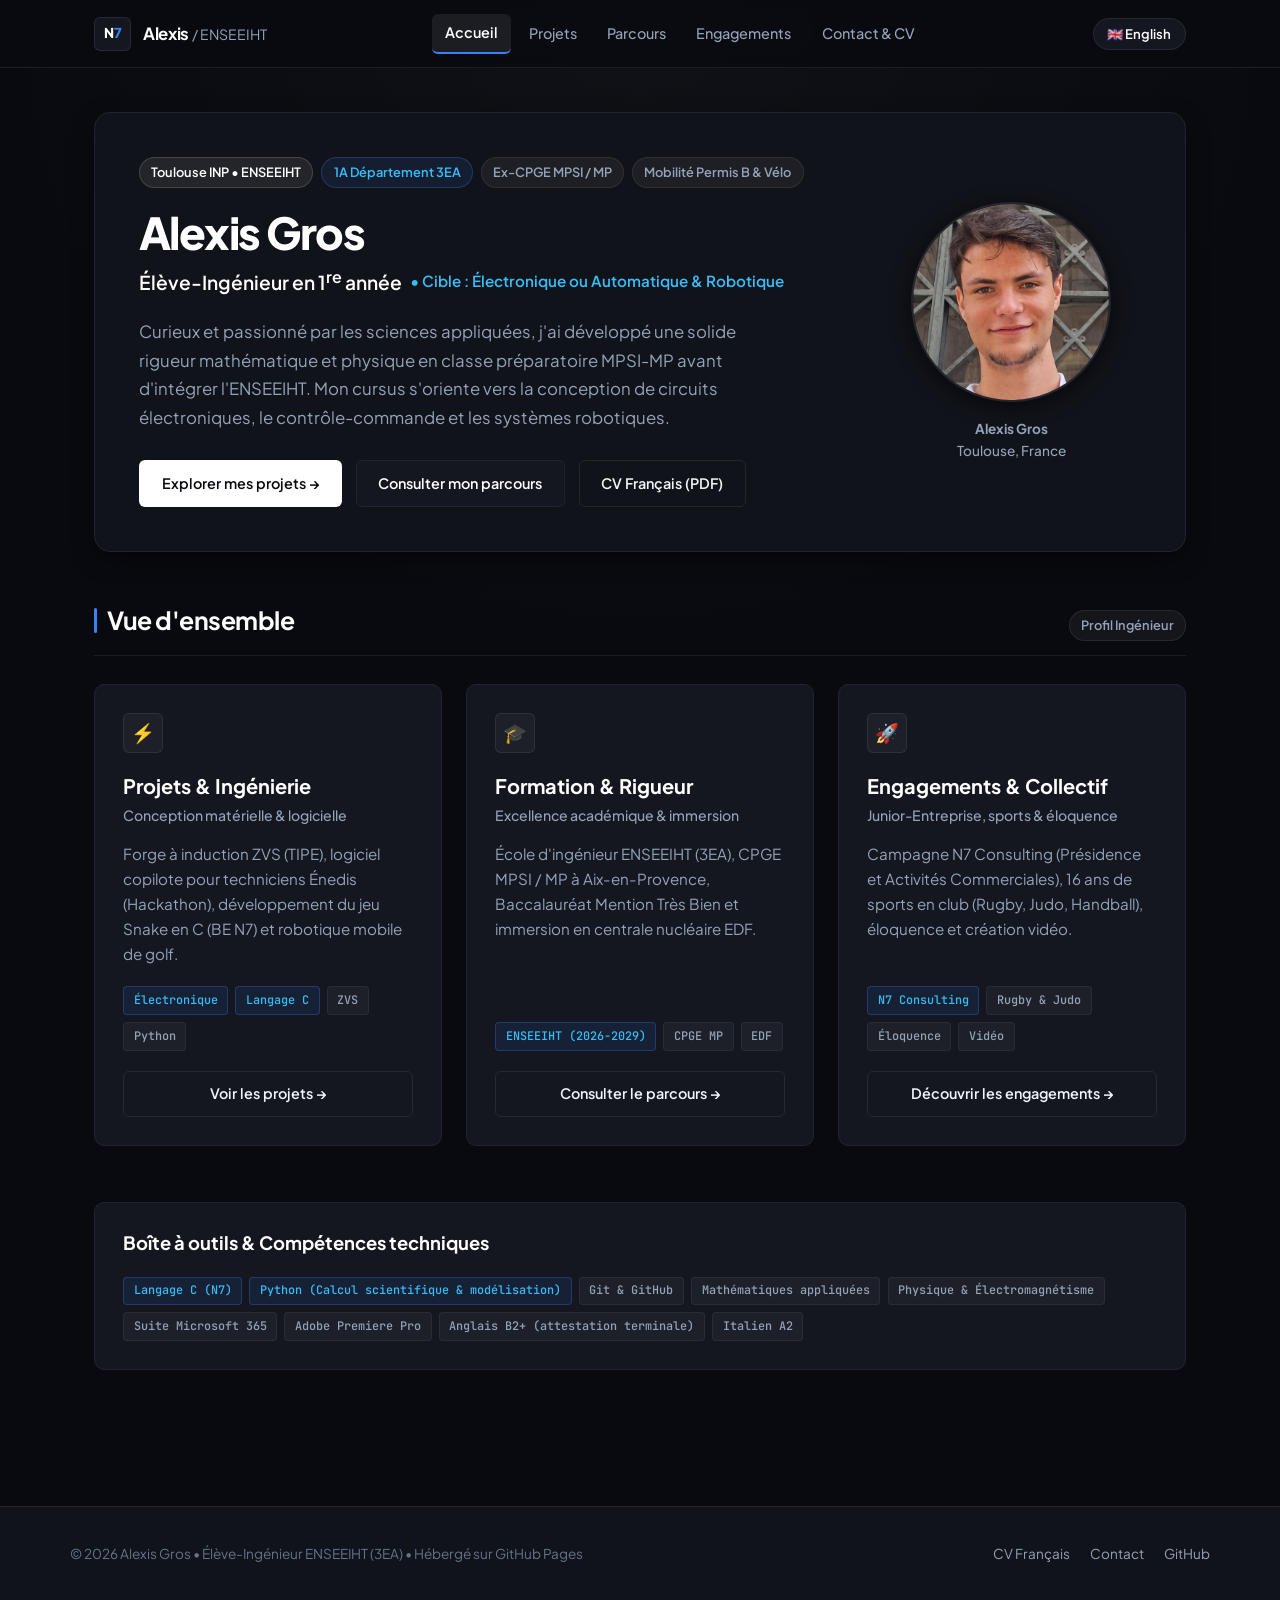
==== commit 98de8c3b: "Mise a jour e-portfolio: multi-pages, monochrome avec details bleus, nouveaux projets et dates certi" ====
--- a/index.html
+++ b/index.html
@@ -3,956 +3,237 @@
 <head>
   <meta charset="UTF-8">
   <meta name="viewport" content="width=device-width, initial-scale=1.0">
+  <meta name="description" content="Portfolio d'Alexis Gros — Élève-ingénieur à l'ENSEEIHT (Toulouse INP), département Électronique, Énergie Électrique, Automatique (3EA).">
   <title>Alexis Gros — Élève-Ingénieur ENSEEIHT</title>
-  <link rel="preconnect" href="https://fonts.googleapis.com">
-  <link rel="preconnect" href="https://fonts.gstatic.com" crossorigin>
-  <link href="https://fonts.googleapis.com/css2?family=Inter:wght@300;400;500;600;700&display=swap" rel="stylesheet">
-  <style>
-    :root {
-      --bg: #f8fafc;
-      --surface: #ffffff;
-      --border: #e2e8f0;
-      --text-main: #0f172a;
-      --text-muted: #64748b;
-      --accent: #0f172a;
-      --accent-hover: #1e293b;
-      --tag-bg: #f1f5f9;
-      --tag-text: #334155;
-      --radius: 8px;
-      --transition: 0.2s ease;
-    }
-
-    * {
-      box-sizing: border-box;
-      margin: 0;
-      padding: 0;
-    }
-
-    /* Règle bilingue stricte par sélecteur CSS */
-    html[lang="fr"] .lang-en {
-      display: none !important;
-    }
-    html[lang="en"] .lang-fr {
-      display: none !important;
-    }
-
-    body {
-      font-family: 'Inter', -apple-system, BlinkMacSystemFont, sans-serif;
-      background-color: var(--bg);
-      color: var(--text-main);
-      line-height: 1.6;
-      display: flex;
-      flex-direction: column;
-      min-height: 100vh;
-      -webkit-font-smoothing: antialiased;
-    }
-
-    /* En-tête */
-    header {
-      background: var(--surface);
-      border-bottom: 1px solid var(--border);
-      position: sticky;
-      top: 0;
-      z-index: 1000;
-    }
-
-    .nav-container {
-      max-width: 960px;
-      margin: 0 auto;
-      padding: 0.85rem 1.25rem;
-      display: flex;
-      justify-content: space-between;
-      align-items: center;
-      gap: 1rem;
-    }
-
-    .brand {
-      font-weight: 700;
-      font-size: 1.05rem;
-      color: var(--text-main);
-      text-decoration: none;
-      letter-spacing: -0.02em;
-      white-space: nowrap;
-      cursor: pointer;
-    }
-
-    .brand span {
-      font-weight: 400;
-      color: var(--text-muted);
-    }
-
-    .nav-right {
-      display: flex;
-      align-items: center;
-      gap: 0.6rem;
-    }
-
-    nav {
-      display: flex;
-      gap: 0.25rem;
-      overflow-x: auto;
-      white-space: nowrap;
-    }
-
-    .nav-btn {
-      background: none;
-      border: none;
-      font-family: inherit;
-      font-size: 0.88rem;
-      font-weight: 500;
-      color: var(--text-muted);
-      padding: 0.45rem 0.75rem;
-      border-radius: var(--radius);
-      cursor: pointer;
-      transition: color var(--transition), background-color var(--transition);
-      user-select: none;
-    }
-
-    .nav-btn:hover {
-      color: var(--text-main);
-      background-color: var(--tag-bg);
-    }
-
-    .nav-btn.active {
-      color: var(--text-main);
-      background-color: var(--tag-bg);
-      font-weight: 600;
-    }
-
-    .lang-btn {
-      background: #0f172a;
-      color: #ffffff;
-      border: 1px solid #0f172a;
-      font-family: inherit;
-      font-size: 0.8rem;
-      font-weight: 600;
-      padding: 0.4rem 0.75rem;
-      border-radius: var(--radius);
-      cursor: pointer;
-      display: inline-flex;
-      align-items: center;
-      gap: 0.35rem;
-      white-space: nowrap;
-      transition: background-color var(--transition);
-      flex-shrink: 0;
-    }
-
-    .lang-btn:hover {
-      background: #334155;
-    }
-
-    /* Contenu principal */
-    main {
-      flex: 1;
-      max-width: 960px;
-      width: 100%;
-      margin: 0 auto;
-      padding: 2.5rem 1.25rem 4rem;
-    }
-
-    .page-section {
-      display: none;
-    }
-
-    .page-section.active {
-      display: block !important;
-      animation: fadeIn 0.2s ease-out;
-    }
-
-    @keyframes fadeIn {
-      from { opacity: 0; transform: translateY(4px); }
-      to { opacity: 1; transform: translateY(0); }
-    }
-
-    /* Typographie & Titres */
-    h1 {
-      font-size: 2.35rem;
-      letter-spacing: -0.03em;
-      font-weight: 700;
-      line-height: 1.15;
-      margin-bottom: 0.5rem;
-    }
-
-    .hero-subtitle {
-      font-size: 1.15rem;
-      color: var(--text-muted);
-      margin-bottom: 1.25rem;
-      font-weight: 500;
-    }
-
-    h2 {
-      font-size: 1.4rem;
-      letter-spacing: -0.02em;
-      font-weight: 600;
-      margin-bottom: 1.25rem;
-      border-bottom: 1px solid var(--border);
-      padding-bottom: 0.5rem;
-    }
-
-    p {
-      color: var(--text-muted);
-      margin-bottom: 1rem;
-      font-size: 0.98rem;
-    }
-
-    .lead {
-      font-size: 1.08rem;
-      color: var(--text-main);
-      margin-bottom: 1.5rem;
-      line-height: 1.65;
-    }
-
-    /* Grille & Cartes */
-    .grid {
-      display: grid;
-      grid-template-columns: 1fr;
-      gap: 1.25rem;
-    }
-
-    @media (min-width: 720px) {
-      .grid-2 {
-        grid-template-columns: repeat(2, 1fr);
-      }
-      .grid-3 {
-        grid-template-columns: repeat(3, 1fr);
-      }
-    }
-
-    .card {
-      background: var(--surface);
-      border: 1px solid var(--border);
-      border-radius: var(--radius);
-      padding: 1.35rem;
-      display: flex;
-      flex-direction: column;
-      justify-content: space-between;
-      transition: border-color var(--transition), transform var(--transition);
-    }
-
-    .card:hover {
-      border-color: #cbd5e1;
-    }
-
-    .card-header {
-      margin-bottom: 0.65rem;
-    }
-
-    .card-title {
-      font-size: 1.05rem;
-      font-weight: 600;
-      color: var(--text-main);
-      margin-bottom: 0.2rem;
-    }
-
-    .card-subtitle {
-      font-size: 0.85rem;
-      color: var(--text-muted);
-    }
-
-    .card p {
-      font-size: 0.93rem;
-      margin-bottom: 0.85rem;
-    }
-
-    /* Badges & Tags */
-    .badges {
-      display: flex;
-      flex-wrap: wrap;
-      gap: 0.5rem;
-      margin-bottom: 1.5rem;
-    }
-
-    .badge {
-      font-size: 0.8rem;
-      font-weight: 600;
-      padding: 0.25rem 0.65rem;
-      border-radius: 9999px;
-      border: 1px solid var(--border);
-      background: var(--surface);
-      color: var(--text-main);
-    }
-
-    .badge.highlight {
-      background: #0f172a;
-      color: #ffffff;
-      border-color: #0f172a;
-    }
-
-    .tags {
-      display: flex;
-      flex-wrap: wrap;
-      gap: 0.4rem;
-      margin-top: auto;
-    }
-
-    .tag {
-      background: var(--tag-bg);
-      color: var(--tag-text);
-      font-size: 0.75rem;
-      font-weight: 500;
-      padding: 0.2rem 0.5rem;
-      border-radius: 4px;
-    }
-
-    /* Timeline */
-    .timeline {
-      display: flex;
-      flex-direction: column;
-      gap: 1.75rem;
-    }
-
-    .timeline-item {
-      position: relative;
-      padding-left: 1.5rem;
-      border-left: 2px solid var(--border);
-    }
-
-    .timeline-item::before {
-      content: '';
-      position: absolute;
-      left: -5px;
-      top: 0.35rem;
-      width: 8px;
-      height: 8px;
-      border-radius: 50%;
-      background: var(--text-main);
-    }
-
-    .timeline-date {
-      font-size: 0.82rem;
-      color: var(--text-muted);
-      margin-bottom: 0.15rem;
-      font-weight: 500;
-    }
-
-    .timeline-title {
-      font-size: 1.05rem;
-      font-weight: 600;
-      color: var(--text-main);
-    }
-
-    .timeline-place {
-      font-size: 0.88rem;
-      font-weight: 500;
-      color: var(--text-muted);
-      margin-bottom: 0.4rem;
-    }
-
-    /* Boutons d'action */
-    .btn-group {
-      display: flex;
-      flex-wrap: wrap;
-      gap: 0.85rem;
-      margin-top: 1.5rem;
-    }
-
-    .btn {
-      display: inline-flex;
-      align-items: center;
-      gap: 0.5rem;
-      padding: 0.65rem 1.25rem;
-      border-radius: var(--radius);
-      font-size: 0.9rem;
-      font-weight: 500;
-      text-decoration: none;
-      transition: background-color var(--transition), color var(--transition);
-      cursor: pointer;
-      user-select: none;
-    }
-
-    .btn-primary {
-      background: var(--accent);
-      color: #ffffff;
-      border: 1px solid var(--accent);
-    }
-
-    .btn-primary:hover {
-      background: var(--accent-hover);
-    }
-
-    .btn-outline {
-      background: transparent;
-      color: var(--text-main);
-      border: 1px solid var(--border);
-    }
-
-    .btn-outline:hover {
-      background: var(--tag-bg);
-      border-color: #cbd5e1;
-    }
-
-    footer {
-      border-top: 1px solid var(--border);
-      padding: 2rem 1.25rem;
-      text-align: center;
-      font-size: 0.85rem;
-      color: var(--text-muted);
-      margin-top: auto;
-    }
-
-    @media (max-width: 768px) {
-      .nav-container {
-        flex-direction: column;
-        align-items: stretch;
-        gap: 0.75rem;
-      }
-      .nav-right {
-        justify-content: space-between;
-      }
-      h1 {
-        font-size: 1.85rem;
-      }
-    }
-  </style>
+  <link rel="stylesheet" href="./css/style.css">
 </head>
 <body>
 
-  <!-- Barre de navigation -->
-  <header>
+  <!-- EN-TÊTE & NAVIGATION -->
+  <header class="site-header">
     <div class="nav-container">
-      <a class="brand" data-switch-to="accueil">Alexis Gros <span>/ ENSEEIHT</span></a>
-      <div class="nav-right">
-        <nav>
-          <button class="nav-btn active" data-switch-to="accueil" type="button">
-            <span class="lang-fr">Accueil</span>
-            <span class="lang-en">Home</span>
-          </button>
-          <button class="nav-btn" data-switch-to="projets" type="button">
-            <span class="lang-fr">Projets</span>
-            <span class="lang-en">Projects</span>
-          </button>
-          <button class="nav-btn" data-switch-to="experiences" type="button">
-            <span class="lang-fr">Parcours &amp; Expériences</span>
-            <span class="lang-en">Background</span>
-          </button>
-          <button class="nav-btn" data-switch-to="passions" type="button">
-            <span class="lang-fr">Engagements &amp; Passions</span>
-            <span class="lang-en">Activities</span>
-          </button>
-          <button class="nav-btn" data-switch-to="contact" type="button">
-            <span>Contact</span>
-          </button>
-        </nav>
-        <button id="lang-btn" class="lang-btn" type="button" aria-label="Toggle language">
-          <span class="lang-fr">English 🇬🇧</span>
-          <span class="lang-en">Français 🇫🇷</span>
+      <a href="./index.html" class="brand-link">
+        <span class="brand-badge">N<span>7</span></span>
+        <div>
+          <span class="brand-text">Alexis</span>
+          <span class="brand-sub">/ ENSEEIHT</span>
+        </div>
+      </a>
+
+      <nav>
+        <ul class="nav-menu">
+          <li><a href="./index.html" class="active"><span class="lang-fr">Accueil</span><span class="lang-en">Home</span></a></li>
+          <li><a href="./projets.html"><span class="lang-fr">Projets</span><span class="lang-en">Projects</span></a></li>
+          <li><a href="./parcours.html"><span class="lang-fr">Parcours</span><span class="lang-en">Background</span></a></li>
+          <li><a href="./engagements.html"><span class="lang-fr">Engagements</span><span class="lang-en">Leadership</span></a></li>
+          <li><a href="./contact.html"><span class="lang-fr">Contact &amp; CV</span><span class="lang-en">Contact &amp; Resume</span></a></li>
+        </ul>
+      </nav>
+
+      <div class="nav-actions">
+        <button class="lang-toggle-btn" type="button" aria-label="Changer de langue">
+          <span class="lang-fr">🇬🇧 English</span>
+          <span class="lang-en">🇫🇷 Français</span>
         </button>
+        <button class="mobile-toggle" type="button" aria-label="Menu" aria-expanded="false">☰</button>
       </div>
     </div>
   </header>
 
-  <main>
-    <!-- PAGE 1 : ACCUEIL ENRICHI -->
-    <section id="accueil" class="page-section active">
-      <div class="badges">
-        <span class="badge highlight">ENSEEIHT &bull; Toulouse INP</span>
-        <span class="badge">1A EEEA</span>
-        <span class="badge">Ex-CPGE MP Cézanne</span>
-        <span class="badge"><span class="lang-fr">Bac Mention Très Bien</span><span class="lang-en">High Honors Baccalaureate</span></span>
-        <span class="badge"><span class="lang-fr">Toulouse (Mobilité Permis B)</span><span class="lang-en">Toulouse, FR (Driver's License)</span></span>
-      </div>
-
-      <h1>Alexis Gros</h1>
-      <div class="hero-subtitle">
-        <span class="lang-fr">Élève-Ingénieur en 1<sup>re</sup> année &mdash; Filière Électronique, Énergie Électrique &amp; Automatique</span>
-        <span class="lang-en">First-Year Engineering Student &mdash; Electronics, Electrical Energy &amp; Automation</span>
-      </div>
-
-      <p class="lead">
-        <span class="lang-fr">Issu de classe préparatoire scientifique (MPSI / MP), j'oriente mon cursus vers l'<strong>énergie</strong>, la <strong>mécatronique</strong> et les <strong>systèmes embarqués</strong>. Ce portfolio présente mes réalisations techniques, mon parcours académique et mes engagements.</span>
-        <span class="lang-en">With an intensive STEM preparatory foundation (MPSI / MP), I am steering my curriculum toward <strong>energy</strong>, <strong>mechatronics</strong>, and <strong>embedded systems</strong>. This portfolio showcases my engineering projects, academic progression, and leadership activities.</span>
-      </p>
-
-      <!-- Grille de présentation synthétique -->
-      <div class="grid grid-3" style="margin-top: 1.5rem; margin-bottom: 2rem;">
+  <!-- CONTENU PRINCIPAL -->
+  <main class="site-main">
+
+    <!-- HERO BANNER -->
+    <section class="hero-card">
+      <div class="hero-content">
+        <div class="hero-badges">
+          <span class="badge white">Toulouse INP &bull; ENSEEIHT</span>
+          <span class="badge blue-detail">1A Département 3EA</span>
+          <span class="badge">Ex-CPGE MPSI / MP</span>
+          <span class="badge"><span class="lang-fr">Mobilité Permis B &amp; Vélo</span><span class="lang-en">Driver's License &amp; Bike</span></span>
+        </div>
+
+        <h1 class="hero-name">Alexis Gros</h1>
+        <div class="hero-role">
+          <span><span class="lang-fr">Élève-Ingénieur en 1<sup>re</sup> année</span><span class="lang-en">1st Year Engineering Student</span></span>
+          <span class="hero-role-tag">&bull; <span class="lang-fr">Cible : Électronique ou Automatique &amp; Robotique</span><span class="lang-en">Target: Electronics or Automation &amp; Robotics</span></span>
+        </div>
+
+        <p class="hero-desc">
+          <span class="lang-fr">
+            Curieux et passionné par les sciences appliquées, j'ai développé une solide rigueur mathématique et physique en classe préparatoire MPSI-MP avant d'intégrer l'ENSEEIHT. Mon cursus s'oriente vers la conception de circuits électroniques, le contrôle-commande et les systèmes robotiques.
+          </span>
+          <span class="lang-en">
+            Curious and passionate about applied sciences, I built strong analytical rigor in intensive STEM preparatory classes (MPSI-MP) before joining ENSEEIHT. My engineering focus is directed toward electronic hardware design, control systems, and robotics.
+          </span>
+        </p>
+
+        <div class="hero-actions">
+          <a href="./projets.html" class="btn btn-primary">
+            <span class="lang-fr">Explorer mes projets &rarr;</span>
+            <span class="lang-en">Explore My Projects &rarr;</span>
+          </a>
+          <a href="./parcours.html" class="btn btn-secondary">
+            <span class="lang-fr">Consulter mon parcours</span>
+            <span class="lang-en">View Academic Background</span>
+          </a>
+          <a href="./cv.pdf" target="_blank" class="btn btn-outline">
+            <span class="lang-fr">CV Français (PDF)</span>
+            <span class="lang-en">French Resume (PDF)</span>
+          </a>
+        </div>
+      </div>
+
+      <div class="hero-avatar-box">
+        <img src="./Devant LLG Crop.jpg" alt="Alexis Gros" class="hero-avatar">
+        <div class="hero-avatar-caption">
+          <strong>Alexis Gros</strong><br>
+          <span class="lang-fr">Toulouse, France</span>
+          <span class="lang-en">Toulouse, France</span>
+        </div>
+      </div>
+    </section>
+
+    <!-- LES 3 PILIERS DU PORTFOLIO -->
+    <div class="section-block">
+      <div class="section-header-row">
+        <h2 class="section-title">
+          <span class="lang-fr">Vue d'ensemble</span>
+          <span class="lang-en">Overview</span>
+        </h2>
+        <span class="badge"><span class="lang-fr">Profil Ingénieur</span><span class="lang-en">Engineering Profile</span></span>
+      </div>
+
+      <div class="grid-3">
+        <!-- Carte 1 : Projets -->
         <div class="card">
-          <div class="card-header">
-            <div class="card-title">
-              <span class="lang-fr">Projets &amp; Ingénierie</span>
-              <span class="lang-en">Projects &amp; Engineering</span>
-            </div>
-            <div class="card-subtitle">
-              <span class="lang-fr">Conception &amp; code</span>
-              <span class="lang-en">Design &amp; code</span>
-            </div>
-          </div>
-          <p>
-            <span class="lang-fr">Hackathon d'intégration N7 sur Git, pré-conception d'un robot autonome de golf (Olympiades SI) et programmation C/Python.</span>
-            <span class="lang-en">N7 integration hackathon on Git, autonomous golf retriever robot design (Olympiads), and C/Python software projects.</span>
+          <div class="card-icon">⚡</div>
+          <h3 class="card-title">
+            <span class="lang-fr">Projets &amp; Ingénierie</span>
+            <span class="lang-en">Projects &amp; Engineering</span>
+          </h3>
+          <div class="card-subtitle">
+            <span class="lang-fr">Conception matérielle &amp; logicielle</span>
+            <span class="lang-en">Hardware &amp; software design</span>
+          </div>
+          <p class="card-desc">
+            <span class="lang-fr">Forge à induction ZVS (TIPE), logiciel copilote pour techniciens Énedis (Hackathon), développement du jeu Snake en C (BE N7) et robotique mobile de golf.</span>
+            <span class="lang-en">ZVS induction furnace (TIPE), field co-pilot software for Enedis technicians (Hackathon), Snake engine in pure C, and mobile golf retriever robot.</span>
           </p>
-          <button class="btn btn-outline" data-switch-to="projets" style="padding: 0.35rem 0.75rem; font-size: 0.82rem; align-self: flex-start;">
-            <span class="lang-fr">Voir les 4 projets &rarr;</span>
-            <span class="lang-en">View 4 projects &rarr;</span>
-          </button>
-        </div>
-
+          <div class="tag-list">
+            <span class="tag accent">Électronique</span>
+            <span class="tag accent">Langage C</span>
+            <span class="tag">ZVS</span>
+            <span class="tag">Python</span>
+          </div>
+          <div style="margin-top: 1.25rem;">
+            <a href="./projets.html" class="btn btn-outline" style="width: 100%;">
+              <span class="lang-fr">Voir les projets &rarr;</span>
+              <span class="lang-en">View projects &rarr;</span>
+            </a>
+          </div>
+        </div>
+
+        <!-- Carte 2 : Parcours -->
         <div class="card">
-          <div class="card-header">
-            <div class="card-title">
-              <span class="lang-fr">Parcours académique</span>
-              <span class="lang-en">Academic Path</span>
-            </div>
-            <div class="card-subtitle">
-              <span class="lang-fr">Rigueur scientifique</span>
-              <span class="lang-en">Scientific rigor</span>
-            </div>
-          </div>
-          <p>
-            <span class="lang-fr">CPGE MP au lycée Cézanne, formation d'ingénieur ENSEEIHT, campagne N7 Consulting (Junior-Entreprise) et immersion EDF.</span>
-            <span class="lang-en">CPGE MP at Lycée Cézanne, ENSEEIHT engineering degree, N7 Consulting Junior Enterprise campaign, and EDF observation.</span>
+          <div class="card-icon">🎓</div>
+          <h3 class="card-title">
+            <span class="lang-fr">Formation &amp; Rigueur</span>
+            <span class="lang-en">Education &amp; Background</span>
+          </h3>
+          <div class="card-subtitle">
+            <span class="lang-fr">Excellence académique &amp; immersion</span>
+            <span class="lang-en">Academic track &amp; field experience</span>
+          </div>
+          <p class="card-desc">
+            <span class="lang-fr">École d'ingénieur ENSEEIHT (3EA), CPGE MPSI / MP à Aix-en-Provence, Baccalauréat Mention Très Bien et immersion en centrale nucléaire EDF.</span>
+            <span class="lang-en">ENSEEIHT engineering degree (3EA), intensive MPSI/MP preparatory classes, High Honors Baccalaureate, and nuclear plant immersion at EDF.</span>
           </p>
-          <button class="btn btn-outline" data-switch-to="experiences" style="padding: 0.35rem 0.75rem; font-size: 0.82rem; align-self: flex-start;">
-            <span class="lang-fr">Consulter le parcours &rarr;</span>
-            <span class="lang-en">View background &rarr;</span>
-          </button>
-        </div>
-
+          <div class="tag-list">
+            <span class="tag accent">ENSEEIHT (2026-2029)</span>
+            <span class="tag">CPGE MP</span>
+            <span class="tag">EDF</span>
+          </div>
+          <div style="margin-top: 1.25rem;">
+            <a href="./parcours.html" class="btn btn-outline" style="width: 100%;">
+              <span class="lang-fr">Consulter le parcours &rarr;</span>
+              <span class="lang-en">View background &rarr;</span>
+            </a>
+          </div>
+        </div>
+
+        <!-- Carte 3 : Engagements -->
         <div class="card">
-          <div class="card-header">
-            <div class="card-title">
-              <span class="lang-fr">Engagements &amp; Valeurs</span>
-              <span class="lang-en">Activities &amp; Values</span>
-            </div>
-            <div class="card-subtitle">
-              <span class="lang-fr">Collectif &amp; communication</span>
-              <span class="lang-en">Teamwork &amp; outreach</span>
-            </div>
-          </div>
-          <p>
-            <span class="lang-fr">Concours d'éloquence, 16 années de pratique sportive en club (Rugby, Judo, Handball), création vidéo Premiere Pro et tutorat.</span>
-            <span class="lang-en">Public speaking contests, 16 years of team/combat sports (Rugby, Judo, Handball), Premiere Pro video editing, and tutoring.</span>
+          <div class="card-icon">🚀</div>
+          <h3 class="card-title">
+            <span class="lang-fr">Engagements &amp; Collectif</span>
+            <span class="lang-en">Leadership &amp; Team Spirit</span>
+          </h3>
+          <div class="card-subtitle">
+            <span class="lang-fr">Junior-Entreprise, sports &amp; éloquence</span>
+            <span class="lang-en">Junior Enterprise, sports &amp; rhetoric</span>
+          </div>
+          <p class="card-desc">
+            <span class="lang-fr">Campagne N7 Consulting (Présidence et Activités Commerciales), 16 ans de sports en club (Rugby, Judo, Handball), éloquence et création vidéo.</span>
+            <span class="lang-en">N7 Consulting campaign (Presidential &amp; Business development bids), 16 years of club athletics (Rugby, Judo, Handball), rhetoric, and video editing.</span>
           </p>
-          <button class="btn btn-outline" data-switch-to="passions" style="padding: 0.35rem 0.75rem; font-size: 0.82rem; align-self: flex-start;">
-            <span class="lang-fr">Découvrir les passions &rarr;</span>
-            <span class="lang-en">Explore activities &rarr;</span>
-          </button>
-        </div>
-      </div>
-
-      <!-- Synthèse des compétences -->
+          <div class="tag-list">
+            <span class="tag accent">N7 Consulting</span>
+            <span class="tag">Rugby &amp; Judo</span>
+            <span class="tag">Éloquence</span>
+            <span class="tag">Vidéo</span>
+          </div>
+          <div style="margin-top: 1.25rem;">
+            <a href="./engagements.html" class="btn btn-outline" style="width: 100%;">
+              <span class="lang-fr">Découvrir les engagements &rarr;</span>
+              <span class="lang-en">Explore activities &rarr;</span>
+            </a>
+          </div>
+        </div>
+      </div>
+    </div>
+
+    <!-- SYNTHÈSE BOÎTE À OUTILS -->
+    <div class="section-block">
       <div class="card">
-        <div class="card-header">
-          <div class="card-title">
-            <span class="lang-fr">Boîte à outils &amp; Compétences</span>
-            <span class="lang-en">Core Toolbox &amp; Technical Stack</span>
-          </div>
-          <div class="card-subtitle">
-            <span class="lang-fr">Socle acquis et en consolidation</span>
-            <span class="lang-en">Acquired and active technical skills</span>
-          </div>
-        </div>
-        <div class="tags" style="margin-top: 0.5rem;">
-          <span class="tag">Langage C (N7)</span>
-          <span class="tag">Python (CPGE)</span>
+        <div class="card-header-row" style="margin-bottom: 0.75rem;">
+          <h3 class="card-title" style="font-size: 1.15rem;">
+            <span class="lang-fr">Boîte à outils &amp; Compétences techniques</span>
+            <span class="lang-en">Technical Toolbox &amp; Core Stack</span>
+          </h3>
+        </div>
+        <div class="tag-list" style="margin-top: 0.25rem;">
+          <span class="tag accent">Langage C (N7)</span>
+          <span class="tag accent">Python (Calcul scientifique &amp; modélisation)</span>
           <span class="tag">Git &amp; GitHub</span>
-          <span class="tag"><span class="lang-fr">Mathématiques appliquées</span><span class="lang-en">Applied Mathematics</span></span>
-          <span class="tag"><span class="lang-fr">Physique &amp; Modélisation</span><span class="lang-en">Physics &amp; Modeling</span></span>
-          <span class="tag"><span class="lang-fr">Suite Microsoft 365</span><span class="lang-en">Microsoft 365 Suite</span></span>
+          <span class="tag">Mathématiques appliquées</span>
+          <span class="tag">Physique &amp; Électromagnétisme</span>
+          <span class="tag">Suite Microsoft 365</span>
           <span class="tag">Adobe Premiere Pro</span>
-          <span class="tag"><span class="lang-fr">Anglais B2+ (conversations fluides)</span><span class="lang-en">English B2+ (fluent conversation)</span></span>
-          <span class="tag"><span class="lang-fr">Italien A2</span><span class="lang-en">Italian A2</span></span>
-        </div>
-      </div>
-
-      <div class="btn-group">
-        <button class="btn btn-primary" data-switch-to="projets">
-          <span class="lang-fr">Découvrir mes réalisations</span>
-          <span class="lang-en">View My Projects</span>
-        </button>
-        <button class="btn btn-outline" data-switch-to="contact">
-          <span class="lang-fr">Me contacter</span>
-          <span class="lang-en">Contact Me</span>
-        </button>
-      </div>
-    </section>
-
-    <!-- PAGE 2 : PROJETS -->
-    <section id="projets" class="page-section">
-      <h2>
-        <span class="lang-fr">Projets &amp; Réalisations</span>
-        <span class="lang-en">Projects &amp; Achievements</span>
-      </h2>
-      <p>
-        <span class="lang-fr">Aperçu de mes démarches d'ingénierie, hackathons et travaux de conception.</span>
-        <span class="lang-en">Overview of engineering initiatives, hackathons, and design projects.</span>
-      </p>
-
-      <div class="grid grid-2">
-        <div class="card">
-          <div class="card-header">
-            <div class="card-title">
-              <span class="lang-fr">Hackathon d'intégration N7</span>
-              <span class="lang-en">N7 Integration Hackathon</span>
-            </div>
-            <div class="card-subtitle">
-              <span class="lang-fr">ENSEEIHT — Début 1A</span>
-              <span class="lang-en">ENSEEIHT — Year 1</span>
-            </div>
-          </div>
-          <p>
-            <span class="lang-fr">Participation au hackathon d'accueil axé sur l'idéation rapide et la collaboration en équipe. Développement d'un prototype technique et mise en ligne de la démo sur GitHub.</span>
-            <span class="lang-en">Participated in the school integration hackathon focused on fast ideation and team design. Built a functional prototype with code and demo hosted on GitHub.</span>
-          </p>
-          <div class="tags">
-            <span class="tag"><span class="lang-fr">Travail d'équipe</span><span class="lang-en">Teamwork</span></span>
-            <span class="tag"><span class="lang-fr">Prototypage rapide</span><span class="lang-en">Rapid Prototyping</span></span>
-            <span class="tag">Git / GitHub</span>
-          </div>
-        </div>
-
-        <div class="card">
-          <div class="card-header">
-            <div class="card-title">
-              <span class="lang-fr">Robot ramasseur de balles de golf</span>
-              <span class="lang-en">Golf Ball Retriever Robot</span>
-            </div>
-            <div class="card-subtitle">
-              <span class="lang-fr">Olympiades des Sciences de l'Ingénieur</span>
-              <span class="lang-en">Engineering Sciences Olympiads</span>
-            </div>
-          </div>
-          <p>
-            <span class="lang-fr">Étude et pré-conception d'un robot autonome dédié au ramassage de balles : analyse du cahier des charges, modélisation cinématique et choix d'actionneurs.</span>
-            <span class="lang-en">Preliminary design of an autonomous practice collection robot: functional requirements analysis, motor sizing, and kinematic modeling.</span>
-          </p>
-          <div class="tags">
-            <span class="tag"><span class="lang-fr">Mécatronique</span><span class="lang-en">Mechatronics</span></span>
-            <span class="tag"><span class="lang-fr">Sciences de l'Ingénieur</span><span class="lang-en">Engineering Sciences</span></span>
-            <span class="tag"><span class="lang-fr">Cahier des charges</span><span class="lang-en">Technical Specs</span></span>
-          </div>
-        </div>
-
-        <div class="card">
-          <div class="card-header">
-            <div class="card-title">
-              <span class="lang-fr">Programmation système &amp; Langage C</span>
-              <span class="lang-en">System Programming &amp; C Language</span>
-            </div>
-            <div class="card-subtitle">
-              <span class="lang-fr">Formation ingénieur N7</span>
-              <span class="lang-en">N7 Engineering Curriculum</span>
-            </div>
-          </div>
-          <p>
-            <span class="lang-fr">Algorithmique, manipulation mémoire et développement bas niveau en langage C pour préparer l'architecture logicielle des systèmes mécatroniques et embarqués.</span>
-            <span class="lang-en">Algorithm design, memory management, and low-level C programming preparing the software layer for mechatronics and embedded systems.</span>
-          </p>
-          <div class="tags">
-            <span class="tag"><span class="lang-fr">Langage C</span><span class="lang-en">C Language</span></span>
-            <span class="tag"><span class="lang-fr">Algorithmique</span><span class="lang-en">Algorithms</span></span>
-            <span class="tag"><span class="lang-fr">Bas niveau</span><span class="lang-en">Low-level</span></span>
-          </div>
-        </div>
-
-        <div class="card">
-          <div class="card-header">
-            <div class="card-title">
-              <span class="lang-fr">Modélisation &amp; Simulation scientifique</span>
-              <span class="lang-en">Scientific Modeling &amp; Simulation</span>
-            </div>
-            <div class="card-subtitle">
-              <span class="lang-fr">CPGE Paul Cézanne</span>
-              <span class="lang-en">CPGE Paul Cézanne</span>
-            </div>
-          </div>
-          <p>
-            <span class="lang-fr">Résolution de problématiques physiques et mathématiques appliquées : acquisition de données, modélisation numérique et scripts d'analyse sous Python.</span>
-            <span class="lang-en">Resolution of applied physical and mathematical problems: computational modeling, numeric data processing, and analysis scripts written in Python.</span>
-          </p>
-          <div class="tags">
-            <span class="tag">Python</span>
-            <span class="tag"><span class="lang-fr">Calcul scientifique</span><span class="lang-en">Scientific Computing</span></span>
-            <span class="tag"><span class="lang-fr">Physique</span><span class="lang-en">Physics</span></span>
-          </div>
-        </div>
-      </div>
-    </section>
-
-    <!-- PAGE 3 : EXPÉRIENCES -->
-    <section id="experiences" class="page-section">
-      <h2>
-        <span class="lang-fr">Parcours académique &amp; Expériences</span>
-        <span class="lang-en">Academic Background &amp; Experience</span>
-      </h2>
-      
-      <div class="timeline">
-        <div class="timeline-item">
-          <div class="timeline-date">2024 — <span class="lang-fr">Présent</span><span class="lang-en">Present</span></div>
-          <div class="timeline-title">
-            <span class="lang-fr">Diplôme d'Ingénieur — Filière EEEA</span>
-            <span class="lang-en">Engineering Degree — EEEA Department</span>
-          </div>
-          <div class="timeline-place">Toulouse INP — ENSEEIHT</div>
-          <p>
-            <span class="lang-fr">Département Électronique, Énergie Électrique, Automatique. Orientation ciblée vers l'énergie, les chaînes de conversion et la commande des systèmes mécatroniques.</span>
-            <span class="lang-en">Department of Electronics, Electrical Energy, Automation. Targeted trajectory toward energy systems, power conversion chains, and mechatronic control.</span>
-          </p>
-        </div>
-
-        <div class="timeline-item">
-          <div class="timeline-date">2024 — <span class="lang-fr">Présent</span><span class="lang-en">Present</span></div>
-          <div class="timeline-title">
-            <span class="lang-fr">Campagne Junior Entreprise</span>
-            <span class="lang-en">Junior Enterprise Campaign</span>
-          </div>
-          <div class="timeline-place">N7 Consulting</div>
-          <p>
-            <span class="lang-fr">Engagement actif au sein de la campagne de recrutement de la Junior Entreprise de l'école : négociation, gestion de projets associatifs et relation client.</span>
-            <span class="lang-en">Active engagement within the recruitment campaign for the school's Junior Enterprise: project management, team negotiation, and client relations.</span>
-          </p>
-        </div>
-
-        <div class="timeline-item">
-          <div class="timeline-date">2022 — 2024</div>
-          <div class="timeline-title">
-            <span class="lang-fr">Classes Préparatoires aux Grandes Écoles (MPSI / MP)</span>
-            <span class="lang-en">Intensive STEM Preparatory Classes (MPSI / MP)</span>
-          </div>
-          <div class="timeline-place">Lycée Paul Cézanne — Aix-en-Provence</div>
-          <p>
-            <span class="lang-fr">Formation d'excellence en mathématiques, physique et sciences de l'ingénieur. Rigueur analytique, sens de l'effort et esprit de synthèse.</span>
-            <span class="lang-en">Rigorous scientific curriculum focusing on mathematics, physics, and engineering fundamentals. Developed high-level analytical discipline and problem-solving resilience.</span>
-          </p>
-        </div>
-
-        <div class="timeline-item">
-          <div class="timeline-date">2022</div>
-          <div class="timeline-title">
-            <span class="lang-fr">Baccalauréat Général Scientifique &mdash; Mention Très Bien</span>
-            <span class="lang-en">High School Diploma (Scientific) &mdash; High Honors</span>
-          </div>
-          <div class="timeline-place">Académie d'Aix-Marseille</div>
-          <p>
-            <span class="lang-fr">Spécialités Mathématiques, Physique-Chimie, Sciences de l'Ingénieur avec option Mathématiques Expertes.</span>
-            <span class="lang-en">Majors in Mathematics, Physics, Engineering Sciences, and advanced mathematics option.</span>
-          </p>
-        </div>
-
-        <div class="timeline-item">
-          <div class="timeline-date">
-            <span class="lang-fr">Immersion découverte</span>
-            <span class="lang-en">Discovery Internship</span>
-          </div>
-          <div class="timeline-title">
-            <span class="lang-fr">Stage en centrale nucléaire</span>
-            <span class="lang-en">Nuclear Power Plant Internship</span>
-          </div>
-          <div class="timeline-place">EDF</div>
-          <p>
-            <span class="lang-fr">Immersion encadrée par un ingénieur-docteur : sensibilisation au cycle de production d'énergie, aux réactions nucléaires et aux exigences strictes de sûreté industrielle.</span>
-            <span class="lang-en">Observation supervised by a PhD research engineer: introduction to electricity generation cycles, nuclear reactions, and rigorous industrial safety standards.</span>
-          </p>
-        </div>
-      </div>
-    </section>
-
-    <!-- PAGE 4 : PASSIONS -->
-    <section id="passions" class="page-section">
-      <h2>
-        <span class="lang-fr">Engagements &amp; Centres d'intérêt</span>
-        <span class="lang-en">Activities &amp; Personal Interests</span>
-      </h2>
-      <p>
-        <span class="lang-fr">Compétences transversales forgées par le sport d'équipe, l'expression orale et les projets associatifs.</span>
-        <span class="lang-en">Soft skills and values built through team athletics, public speaking, and community involvement.</span>
-      </p>
-
-      <div class="grid grid-2">
-        <div class="card">
-          <div class="card-header">
-            <div class="card-title">
-              <span class="lang-fr">Éloquence &amp; Prise de parole</span>
-              <span class="lang-en">Public Speaking &amp; Rhetoric</span>
-            </div>
-          </div>
-          <p>
-            <span class="lang-fr">Participation à des concours d'éloquence au lycée. Aisance à l'oral, structuration du discours et clarté de conviction.</span>
-            <span class="lang-en">High school eloquence contest participant and finalist. Clear oral communication, structured reasoning, and audience engagement.</span>
-          </p>
-          <div class="tags">
-            <span class="tag"><span class="lang-fr">Éloquence</span><span class="lang-en">Public Speaking</span></span>
-            <span class="tag"><span class="lang-fr">Vulgarisation</span><span class="lang-en">Outreach</span></span>
-            <span class="tag"><span class="lang-fr">Débat</span><span class="lang-en">Debate</span></span>
-          </div>
-        </div>
-
-        <div class="card">
-          <div class="card-header">
-            <div class="card-title">
-              <span class="lang-fr">Collectif &amp; Résilience sportive</span>
-              <span class="lang-en">Team Spirit &amp; Athletic Discipline</span>
-            </div>
-          </div>
-          <p>
-            <span class="lang-fr">Pratique régulière en club : Rugby (6 ans), Judo (6 ans) et Handball (4 ans). Goût de l'engagement, respect du collectif et dépassement de soi.</span>
-            <span class="lang-en">Competitive club sports: Rugby (6 yrs), Judo (6 yrs), and Handball (4 yrs). Values of team cohesion, discipline, and endurance under pressure.</span>
-          </p>
-          <div class="tags">
-            <span class="tag">Rugby</span>
-            <span class="tag">Judo</span>
-            <span class="tag">Handball</span>
-          </div>
-        </div>
-
-        <div class="card">
-          <div class="card-header">
-            <div class="card-title">
-              <span class="lang-fr">Création vidéo &amp; Cinéma</span>
-              <span class="lang-en">Video Editing &amp; Cinema</span>
-            </div>
-          </div>
-          <p>
-            <span class="lang-fr">Passionné de cinéma. Réalisation de montages vidéo sur Adobe Premiere Pro et retouches graphiques pour projets scolaires et associatifs.</span>
-            <span class="lang-en">Passionate about cinema. Video editing with Adobe Premiere Pro and graphic assets creation for academic and student initiatives.</span>
-          </p>
-          <div class="tags">
-            <span class="tag">Premiere Pro</span>
-            <span class="tag"><span class="lang-fr">Montage</span><span class="lang-en">Editing</span></span>
-            <span class="tag">Storytelling</span>
-          </div>
-        </div>
-
-        <div class="card">
-          <div class="card-header">
-            <div class="card-title">
-              <span class="lang-fr">Tutorat &amp; Vie lycéenne</span>
-              <span class="lang-en">Tutoring &amp; Student Life</span>
-            </div>
-          </div>
-          <p>
-            <span class="lang-fr">Community manager du CVL, bénévole au foyer des élèves et séances de tutorat scolaire individuel.</span>
-            <span class="lang-en">High school student council (CVL) community manager, student union volunteer, and one-on-one academic tutoring.</span>
-          </p>
-          <div class="tags">
-            <span class="tag"><span class="lang-fr">Pédagogie</span><span class="lang-en">Mentoring</span></span>
-            <span class="tag"><span class="lang-fr">Vie associative</span><span class="lang-en">Student Life</span></span>
-            <span class="tag">Coordination</span>
-          </div>
-        </div>
-      </div>
-    </section>
-
-    <!-- PAGE 5 : CONTACT -->
-    <section id="contact" class="page-section">
-      <h2>Contact</h2>
-      <p>
-        <span class="lang-fr">Disponible pour échanger sur mes projets mécatroniques ou des opportunités de stage.</span>
-        <span class="lang-en">Available for discussions regarding mechatronics projects or engineering internship opportunities.</span>
-      </p>
-
-      <div class="card" style="margin-bottom: 1.5rem;">
-        <p style="color: var(--text-main); font-weight: 600; font-size: 1.15rem; margin-bottom: 0.35rem;">Alexis Gros</p>
-        <p style="margin-bottom: 0.35rem;">
-          <span class="lang-fr">Toulouse, France &bull; Vélo &amp; Permis B</span>
-          <span class="lang-en">Toulouse, France &bull; Cycling &amp; Driver's License (Category B)</span>
-        </p>
-        <p style="margin-bottom: 0;">
-          Email : <a href="mailto:alexis.gros04@gmail.com" style="color: inherit; text-decoration: underline; font-weight: 500;">alexis.gros04@gmail.com</a>
-        </p>
-      </div>
-
-      <div class="btn-group">
-        <a href="mailto:alexis.gros04@gmail.com" class="btn btn-primary">
-          <span class="lang-fr">Envoyer un email</span>
-          <span class="lang-en">Send an Email</span>
-        </a>
-        <a href="cv.pdf" target="_blank" class="btn btn-outline">
-          <span class="lang-fr">Télécharger mon CV (PDF)</span>
-          <span class="lang-en">Download Resume (PDF)</span>
-        </a>
-        <a href="https://github.com" target="_blank" rel="noopener" class="btn btn-outline">GitHub</a>
-        <a href="https://linkedin.com" target="_blank" rel="noopener" class="btn btn-outline">LinkedIn</a>
-      </div>
-    </section>
+          <span class="tag"><span class="lang-fr">Anglais B2+ (attestation terminale)</span><span class="lang-en">English B2+ (certified)</span></span>
+          <span class="tag">Italien A2</span>
+        </div>
+      </div>
+    </div>
+
   </main>
 
-  <footer>
-    &copy; 2026 Alexis Gros &mdash; E-portfolio ENSEEIHT &bull; 
-    <span class="lang-fr">Hébergé sur GitHub Pages</span>
-    <span class="lang-en">Hosted on GitHub Pages</span>
+  <!-- PIED DE PAGE -->
+  <footer class="site-footer">
+    <div class="footer-content">
+      <div>
+        &copy; 2026 Alexis Gros &bull; Élève-Ingénieur ENSEEIHT (3EA) &bull; 
+        <span class="lang-fr">Hébergé sur GitHub Pages</span>
+        <span class="lang-en">Hosted on GitHub Pages</span>
+      </div>
+      <div class="footer-links">
+        <a href="./cv.pdf" target="_blank"><span class="lang-fr">CV Français</span><span class="lang-en">French Resume</span></a>
+        <a href="./contact.html">Contact</a>
+        <a href="https://github.com/Alexis-Gros/portfolio" target="_blank" rel="noopener">GitHub</a>
+      </div>
+    </div>
   </footer>
 
-  <script>
-    // Liste des identifiants valides
-    const PAGES = ['accueil', 'projets', 'experiences', 'passions', 'contact'];
-
-    function switchPage(pageId) {
-      const targetId = (pageId && PAGES.includes(pageId)) ? pageId : 'accueil';
-
-      // 1. Masquer toutes les sections
-      document.querySelectorAll('.page-section').forEach(sec => {
-        sec.classList.remove('active');
-      });
-
-      // 2. Afficher la section cible
-      const targetSec = document.getElementById(targetId) || document.getElementById('accueil');
-      if (targetSec) {
-        targetSec.classList.add('active');
-      }
-
-      // 3. Mettre à jour l'état actif des boutons de navigation
-      document.querySelectorAll('nav .nav-btn').forEach(btn => {
-        const isCurrent = btn.getAttribute('data-switch-to') === targetId;
-        btn.classList.toggle('active', isCurrent);
-      });
-
-      // 4. Mémoriser dans l'URL sans rechargement
-      try {
-        history.replaceState(null, null, '#' + targetId);
-      } catch (e) {}
-
-      window.scrollTo({ top: 0, behavior: 'smooth' });
-    }
-
-    function setLanguage(lang) {
-      const chosen = (lang === 'en') ? 'en' : 'fr';
-      document.documentElement.setAttribute('lang', chosen);
-      try {
-        localStorage.setItem('n7_portfolio_lang', chosen);
-      } catch (e) {}
-    }
-
-    // Écouteur global par délégation d'événements : intercepte tous les clics
-    document.addEventListener('click', function(e) {
-      // Détection de clic sur un élément de navigation
-      const navTrigger = e.target.closest('[data-switch-to]');
-      if (navTrigger) {
-        e.preventDefault();
-        const target = navTrigger.getAttribute('data-switch-to');
-        switchPage(target);
-        return;
-      }
-
-      // Détection de clic sur le bouton de langue
-      const langTrigger = e.target.closest('#lang-btn');
-      if (langTrigger) {
-        e.preventDefault();
-        const current = document.documentElement.getAttribute('lang') || 'fr';
-        setLanguage(current === 'fr' ? 'en' : 'fr');
-        return;
-      }
-    });
-
-    // Initialisation au chargement du DOM
-    window.addEventListener('DOMContentLoaded', function() {
-      // 1. Appliquer la langue mémorisée
-      let savedLang = 'fr';
-      try {
-        const stored = localStorage.getItem('n7_portfolio_lang');
-        if (stored === 'en' || stored === 'fr') savedLang = stored;
-      } catch (e) {}
-      setLanguage(savedLang);
-
-      // 2. Ouvrir la bonne section d'après l'ancre # de l'URL
-      const initialHash = window.location.hash.replace('#', '').trim().toLowerCase();
-      switchPage(initialHash);
-    });
-
-    // Support du bouton précédent / suivant du navigateur
-    window.addEventListener('popstate', function() {
-      const hash = window.location.hash.replace('#', '').trim().toLowerCase();
-      switchPage(hash);
-    });
-  </script>
+  <script src="./js/main.js"></script>
 </body>
 </html>
--- a/css/style.css
+++ b/css/style.css
@@ -0,0 +1,905 @@
+/* ==========================================================================
+   E-PORTFOLIO ALEXIS GROS - ENSEEIHT 3EA
+   Palette : Monochrome moderne (Nuances de Noir & Blanc, Détails en Bleu)
+   ========================================================================== */
+
+@import url('https://fonts.googleapis.com/css2?family=Plus+Jakarta+Sans:wght@300;400;500;600;700;800&family=JetBrains+Mono:wght@400;500;600&display=swap');
+
+:root {
+  /* Nuances sombres (Noirs profonds, anthracite, ardoise sobre) */
+  --bg-body: #090a0f;
+  --bg-surface: #11131a;
+  --bg-card: #141720;
+  --bg-card-hover: #1b1e2a;
+  --bg-subtle: #222634;
+  
+  /* Nuances de blanc & gris clair */
+  --text-white: #ffffff;
+  --text-primary: #f1f5f9;
+  --text-secondary: #94a3b8;
+  --text-muted: #64748b;
+  
+  /* Détails en bleu (Accents précis et mesurés) */
+  --blue-primary: #2563eb;
+  --blue-hover: #1d4ed8;
+  --blue-accent: #3b82f6;
+  --blue-cyan: #38bdf8;
+  --blue-subtle: rgba(59, 130, 246, 0.10);
+  --blue-subtle-border: rgba(59, 130, 246, 0.28);
+  
+  /* Bordures monochromes */
+  --border-subtle: rgba(255, 255, 255, 0.08);
+  --border-card: #202430;
+  --border-focus: rgba(59, 130, 246, 0.45);
+  
+  /* Ombres sobres */
+  --shadow-sm: 0 2px 8px rgba(0, 0, 0, 0.5);
+  --shadow-md: 0 8px 24px -4px rgba(0, 0, 0, 0.6);
+  --shadow-lg: 0 16px 36px -6px rgba(0, 0, 0, 0.7);
+  
+  /* Rayons & Transitions */
+  --radius-sm: 6px;
+  --radius-md: 10px;
+  --radius-lg: 16px;
+  --radius-full: 9999px;
+  --transition: all 0.2s cubic-bezier(0.16, 1, 0.3, 1);
+}
+
+/* --------------------------------------------------
+   BILINGUISME INSTANTANÉ (CSS Pur)
+   -------------------------------------------------- */
+html[lang="fr"] .lang-en {
+  display: none !important;
+}
+html[lang="en"] .lang-fr {
+  display: none !important;
+}
+
+/* --------------------------------------------------
+   RESET & BASE
+   -------------------------------------------------- */
+*, *::before, *::after {
+  box-sizing: border-box;
+  margin: 0;
+  padding: 0;
+}
+
+html {
+  scroll-behavior: smooth;
+  font-size: 16px;
+}
+
+body {
+  font-family: 'Plus Jakarta Sans', -apple-system, BlinkMacSystemFont, 'Segoe UI', Roboto, sans-serif;
+  background-color: var(--bg-body);
+  color: var(--text-primary);
+  line-height: 1.65;
+  min-height: 100vh;
+  display: flex;
+  flex-direction: column;
+  -webkit-font-smoothing: antialiased;
+  background-image: 
+    radial-gradient(circle at 50% 0%, rgba(255, 255, 255, 0.03) 0%, transparent 60%);
+  background-attachment: fixed;
+}
+
+a {
+  color: var(--blue-accent);
+  text-decoration: none;
+  transition: var(--transition);
+}
+
+a:hover {
+  color: var(--text-white);
+}
+
+img {
+  max-width: 100%;
+  display: block;
+}
+
+/* --------------------------------------------------
+   HEADER & NAVIGATION
+   -------------------------------------------------- */
+header.site-header {
+  position: sticky;
+  top: 0;
+  z-index: 1000;
+  background: rgba(10, 11, 16, 0.88);
+  backdrop-filter: blur(12px);
+  -webkit-backdrop-filter: blur(12px);
+  border-bottom: 1px solid var(--border-subtle);
+}
+
+.nav-container {
+  max-width: 1140px;
+  margin: 0 auto;
+  padding: 0.85rem 1.5rem;
+  display: flex;
+  justify-content: space-between;
+  align-items: center;
+  gap: 1.5rem;
+}
+
+.brand-link {
+  display: flex;
+  align-items: center;
+  gap: 0.75rem;
+  text-decoration: none;
+}
+
+.brand-badge {
+  background: var(--bg-card);
+  color: var(--text-white);
+  border: 1px solid var(--border-subtle);
+  font-weight: 800;
+  font-size: 0.85rem;
+  padding: 0.3rem 0.55rem;
+  border-radius: var(--radius-sm);
+  letter-spacing: -0.02em;
+}
+
+.brand-badge span {
+  color: var(--blue-accent);
+}
+
+.brand-text {
+  font-size: 1.05rem;
+  font-weight: 700;
+  color: var(--text-white);
+  letter-spacing: -0.02em;
+}
+
+.brand-sub {
+  font-weight: 400;
+  color: var(--text-secondary);
+  font-size: 0.88rem;
+}
+
+.nav-menu {
+  display: flex;
+  align-items: center;
+  gap: 0.3rem;
+  list-style: none;
+}
+
+.nav-menu a {
+  display: inline-block;
+  padding: 0.45rem 0.8rem;
+  font-size: 0.9rem;
+  font-weight: 500;
+  color: var(--text-secondary);
+  border-radius: var(--radius-sm);
+  transition: var(--transition);
+}
+
+.nav-menu a:hover {
+  color: var(--text-white);
+  background: rgba(255, 255, 255, 0.05);
+}
+
+.nav-menu a.active {
+  color: var(--text-white);
+  background: rgba(255, 255, 255, 0.08);
+  border-bottom: 2px solid var(--blue-accent);
+  font-weight: 600;
+}
+
+.nav-actions {
+  display: flex;
+  align-items: center;
+  gap: 0.85rem;
+}
+
+/* Bouton bilingue */
+.lang-toggle-btn {
+  background: var(--bg-card);
+  color: var(--text-white);
+  border: 1px solid var(--border-subtle);
+  padding: 0.4rem 0.85rem;
+  border-radius: var(--radius-full);
+  font-family: inherit;
+  font-size: 0.82rem;
+  font-weight: 600;
+  cursor: pointer;
+  display: inline-flex;
+  align-items: center;
+  gap: 0.45rem;
+  transition: var(--transition);
+}
+
+.lang-toggle-btn:hover {
+  background: var(--bg-subtle);
+  border-color: var(--blue-accent);
+  color: var(--text-white);
+}
+
+/* Burger menu mobile */
+.mobile-toggle {
+  display: none;
+  background: none;
+  border: none;
+  color: var(--text-white);
+  font-size: 1.5rem;
+  cursor: pointer;
+  padding: 0.25rem;
+}
+
+/* --------------------------------------------------
+   MAIN CONTAINER & TYPOGRAPHIE
+   -------------------------------------------------- */
+main.site-main {
+  flex: 1;
+  max-width: 1140px;
+  width: 100%;
+  margin: 0 auto;
+  padding: 2.75rem 1.5rem 5rem;
+}
+
+.page-header {
+  margin-bottom: 2.5rem;
+}
+
+.page-title {
+  font-size: 2.35rem;
+  font-weight: 800;
+  letter-spacing: -0.03em;
+  color: var(--text-white);
+  line-height: 1.2;
+  margin-bottom: 0.6rem;
+}
+
+.page-title span.accent {
+  color: var(--text-white);
+  border-bottom: 2px solid var(--blue-accent);
+  padding-bottom: 2px;
+}
+
+.page-subtitle {
+  font-size: 1.1rem;
+  color: var(--text-secondary);
+  max-width: 820px;
+  line-height: 1.65;
+}
+
+/* --------------------------------------------------
+   HERO BANNER (ACCUEIL)
+   -------------------------------------------------- */
+.hero-card {
+  background: var(--bg-surface);
+  border: 1px solid var(--border-card);
+  border-radius: var(--radius-lg);
+  padding: 2.75rem;
+  margin-bottom: 3rem;
+  display: grid;
+  grid-template-columns: 1fr 260px;
+  gap: 2.5rem;
+  align-items: center;
+  position: relative;
+  box-shadow: var(--shadow-md);
+}
+
+.hero-content {
+  position: relative;
+  z-index: 1;
+}
+
+.hero-badges {
+  display: flex;
+  flex-wrap: wrap;
+  gap: 0.5rem;
+  margin-bottom: 1.25rem;
+}
+
+.hero-name {
+  font-size: 2.75rem;
+  font-weight: 800;
+  letter-spacing: -0.035em;
+  color: var(--text-white);
+  line-height: 1.1;
+  margin-bottom: 0.4rem;
+}
+
+.hero-role {
+  font-size: 1.2rem;
+  font-weight: 600;
+  color: var(--text-white);
+  margin-bottom: 1.25rem;
+  display: flex;
+  align-items: center;
+  gap: 0.5rem;
+  flex-wrap: wrap;
+}
+
+.hero-role-tag {
+  color: var(--blue-cyan);
+  font-size: 0.95rem;
+}
+
+.hero-desc {
+  font-size: 1.05rem;
+  color: var(--text-secondary);
+  line-height: 1.7;
+  margin-bottom: 1.75rem;
+  max-width: 640px;
+}
+
+.hero-actions {
+  display: flex;
+  flex-wrap: wrap;
+  gap: 0.85rem;
+}
+
+.hero-avatar-box {
+  display: flex;
+  flex-direction: column;
+  align-items: center;
+  text-align: center;
+  position: relative;
+  z-index: 1;
+}
+
+.hero-avatar {
+  width: 200px;
+  height: 200px;
+  border-radius: 50%;
+  object-fit: cover;
+  border: 2px solid var(--border-subtle);
+  box-shadow: 0 4px 20px rgba(0, 0, 0, 0.6);
+  margin-bottom: 1rem;
+  transition: var(--transition);
+}
+
+.hero-avatar:hover {
+  border-color: var(--blue-accent);
+}
+
+.hero-avatar-caption {
+  font-size: 0.85rem;
+  color: var(--text-secondary);
+  font-weight: 500;
+}
+
+/* --------------------------------------------------
+   BOUTONS & BADGES
+   -------------------------------------------------- */
+.btn {
+  display: inline-flex;
+  align-items: center;
+  justify-content: center;
+  gap: 0.55rem;
+  padding: 0.65rem 1.35rem;
+  border-radius: var(--radius-sm);
+  font-size: 0.9rem;
+  font-weight: 600;
+  text-decoration: none;
+  cursor: pointer;
+  transition: var(--transition);
+  font-family: inherit;
+  border: 1px solid transparent;
+  user-select: none;
+}
+
+.btn-primary {
+  background: var(--text-white);
+  color: var(--bg-body);
+}
+
+.btn-primary:hover {
+  background: #e2e8f0;
+  color: var(--bg-body);
+  transform: translateY(-2px);
+  box-shadow: var(--shadow-sm);
+}
+
+.btn-blue {
+  background: var(--blue-primary);
+  color: var(--text-white);
+}
+
+.btn-blue:hover {
+  background: var(--blue-hover);
+  color: var(--text-white);
+  transform: translateY(-2px);
+}
+
+.btn-secondary {
+  background: var(--bg-card);
+  color: var(--text-white);
+  border: 1px solid var(--border-card);
+}
+
+.btn-secondary:hover {
+  background: var(--bg-card-hover);
+  border-color: rgba(255, 255, 255, 0.2);
+  color: var(--text-white);
+  transform: translateY(-2px);
+}
+
+.btn-outline {
+  background: transparent;
+  color: var(--text-primary);
+  border: 1px solid var(--border-subtle);
+}
+
+.btn-outline:hover {
+  background: rgba(255, 255, 255, 0.05);
+  border-color: var(--blue-accent);
+  color: var(--text-white);
+}
+
+.badge {
+  display: inline-flex;
+  align-items: center;
+  gap: 0.35rem;
+  font-size: 0.8rem;
+  font-weight: 600;
+  padding: 0.25rem 0.7rem;
+  border-radius: var(--radius-full);
+  background: rgba(255, 255, 255, 0.05);
+  color: var(--text-secondary);
+  border: 1px solid var(--border-subtle);
+}
+
+.badge.blue-detail {
+  background: var(--blue-subtle);
+  color: var(--blue-cyan);
+  border-color: var(--blue-subtle-border);
+}
+
+.badge.white {
+  background: rgba(255, 255, 255, 0.08);
+  color: var(--text-white);
+  border-color: rgba(255, 255, 255, 0.15);
+}
+
+/* --------------------------------------------------
+   GRILLES & CARTES
+   -------------------------------------------------- */
+.grid-1 {
+  display: grid;
+  grid-template-columns: 1fr;
+  gap: 1.5rem;
+}
+
+.grid-2 {
+  display: grid;
+  grid-template-columns: repeat(2, 1fr);
+  gap: 1.5rem;
+}
+
+.grid-3 {
+  display: grid;
+  grid-template-columns: repeat(3, 1fr);
+  gap: 1.5rem;
+}
+
+.card {
+  background: var(--bg-card);
+  border: 1px solid var(--border-card);
+  border-radius: var(--radius-md);
+  padding: 1.75rem;
+  display: flex;
+  flex-direction: column;
+  transition: var(--transition);
+  position: relative;
+}
+
+.card:hover {
+  background: var(--bg-card-hover);
+  border-color: rgba(255, 255, 255, 0.18);
+  transform: translateY(-2px);
+  box-shadow: var(--shadow-sm);
+}
+
+.card-icon {
+  width: 40px;
+  height: 40px;
+  border-radius: var(--radius-sm);
+  background: rgba(255, 255, 255, 0.04);
+  border: 1px solid var(--border-subtle);
+  color: var(--blue-accent);
+  display: flex;
+  align-items: center;
+  justify-content: center;
+  font-size: 1.2rem;
+  margin-bottom: 1.25rem;
+}
+
+.card-title {
+  font-size: 1.25rem;
+  font-weight: 700;
+  color: var(--text-white);
+  margin-bottom: 0.35rem;
+  line-height: 1.3;
+}
+
+.card-subtitle {
+  font-size: 0.88rem;
+  color: var(--text-secondary);
+  font-weight: 500;
+  margin-bottom: 0.85rem;
+}
+
+.card-desc {
+  font-size: 0.95rem;
+  color: var(--text-secondary);
+  line-height: 1.65;
+  margin-bottom: 1.25rem;
+}
+
+.tag-list {
+  display: flex;
+  flex-wrap: wrap;
+  gap: 0.45rem;
+  margin-top: auto;
+}
+
+.tag {
+  font-family: 'JetBrains Mono', monospace;
+  font-size: 0.74rem;
+  font-weight: 500;
+  padding: 0.22rem 0.6rem;
+  border-radius: 4px;
+  background: rgba(255, 255, 255, 0.04);
+  color: var(--text-secondary);
+  border: 1px solid rgba(255, 255, 255, 0.06);
+}
+
+.tag.accent {
+  background: var(--blue-subtle);
+  color: var(--blue-cyan);
+  border-color: var(--blue-subtle-border);
+}
+
+/* --------------------------------------------------
+   SECTIONS & TITRES DE BLOCS
+   -------------------------------------------------- */
+.section-block {
+  margin-bottom: 3.5rem;
+}
+
+.section-header-row {
+  display: flex;
+  justify-content: space-between;
+  align-items: flex-end;
+  margin-bottom: 1.75rem;
+  border-bottom: 1px solid var(--border-subtle);
+  padding-bottom: 0.85rem;
+}
+
+.section-title {
+  font-size: 1.55rem;
+  font-weight: 700;
+  color: var(--text-white);
+  letter-spacing: -0.02em;
+  display: flex;
+  align-items: center;
+  gap: 0.65rem;
+}
+
+.section-title::before {
+  content: '';
+  display: inline-block;
+  width: 3px;
+  height: 1em;
+  background: var(--blue-accent);
+  border-radius: 2px;
+}
+
+/* --------------------------------------------------
+   PAGE PROJETS (FICHES DÉTAILLÉES)
+   -------------------------------------------------- */
+.project-card {
+  background: var(--bg-card);
+  border: 1px solid var(--border-card);
+  border-radius: var(--radius-md);
+  padding: 2rem;
+  margin-bottom: 1.75rem;
+  transition: var(--transition);
+}
+
+.project-card:hover {
+  border-color: rgba(255, 255, 255, 0.18);
+  box-shadow: var(--shadow-sm);
+}
+
+.project-header {
+  display: flex;
+  justify-content: space-between;
+  align-items: flex-start;
+  gap: 1rem;
+  margin-bottom: 1rem;
+}
+
+.project-badge-context {
+  font-size: 0.78rem;
+  font-weight: 600;
+  color: var(--blue-cyan);
+  background: var(--blue-subtle);
+  padding: 0.25rem 0.65rem;
+  border-radius: var(--radius-sm);
+  border: 1px solid var(--blue-subtle-border);
+  display: inline-block;
+  margin-bottom: 0.5rem;
+}
+
+.project-specs {
+  display: grid;
+  grid-template-columns: repeat(auto-fit, minmax(220px, 1fr));
+  gap: 1rem;
+  background: rgba(0, 0, 0, 0.35);
+  padding: 1.15rem;
+  border-radius: var(--radius-sm);
+  border: 1px solid var(--border-subtle);
+  margin: 1.25rem 0;
+}
+
+.spec-item {
+  font-size: 0.88rem;
+}
+
+.spec-label {
+  color: var(--text-muted);
+  font-size: 0.75rem;
+  text-transform: uppercase;
+  letter-spacing: 0.05em;
+  margin-bottom: 0.2rem;
+  font-weight: 600;
+}
+
+.spec-value {
+  color: var(--text-primary);
+  font-weight: 600;
+}
+
+.project-note {
+  background: rgba(255, 255, 255, 0.02);
+  border-left: 2px solid var(--blue-accent);
+  padding: 1rem 1.25rem;
+  border-radius: 0 var(--radius-sm) var(--radius-sm) 0;
+  margin: 1.25rem 0;
+  font-size: 0.93rem;
+  color: var(--text-primary);
+  line-height: 1.65;
+}
+
+.project-note strong {
+  color: var(--text-white);
+}
+
+/* --------------------------------------------------
+   TIMELINE (PARCOURS & EXPÉRIENCES)
+   -------------------------------------------------- */
+.timeline-modern {
+  position: relative;
+  padding-left: 2rem;
+  margin: 2rem 0;
+}
+
+.timeline-modern::before {
+  content: '';
+  position: absolute;
+  top: 0.5rem;
+  bottom: 0.5rem;
+  left: 6px;
+  width: 2px;
+  background: var(--border-card);
+}
+
+.timeline-entry {
+  position: relative;
+  margin-bottom: 2.5rem;
+}
+
+.timeline-entry::before {
+  content: '';
+  position: absolute;
+  left: -2rem;
+  top: 0.45rem;
+  width: 14px;
+  height: 14px;
+  border-radius: 50%;
+  background: var(--bg-body);
+  border: 2px solid var(--blue-accent);
+}
+
+.timeline-period {
+  font-family: 'JetBrains Mono', monospace;
+  font-size: 0.82rem;
+  font-weight: 600;
+  color: var(--blue-cyan);
+  margin-bottom: 0.3rem;
+}
+
+.timeline-role {
+  font-size: 1.25rem;
+  font-weight: 700;
+  color: var(--text-white);
+  margin-bottom: 0.2rem;
+}
+
+.timeline-location {
+  font-size: 0.95rem;
+  font-weight: 500;
+  color: var(--text-secondary);
+  margin-bottom: 0.75rem;
+}
+
+.timeline-desc {
+  font-size: 0.95rem;
+  color: var(--text-secondary);
+  line-height: 1.65;
+}
+
+/* --------------------------------------------------
+   CONTACT CARD & RESUME
+   -------------------------------------------------- */
+.contact-hero-card {
+  background: var(--bg-surface);
+  border: 1px solid var(--border-card);
+  border-radius: var(--radius-lg);
+  padding: 2.5rem;
+  display: flex;
+  align-items: center;
+  gap: 2rem;
+  margin-bottom: 2.5rem;
+  box-shadow: var(--shadow-sm);
+  flex-wrap: wrap;
+}
+
+.contact-avatar {
+  width: 120px;
+  height: 120px;
+  border-radius: 50%;
+  object-fit: cover;
+  border: 2px solid var(--border-subtle);
+  flex-shrink: 0;
+}
+
+.contact-info {
+  flex: 1;
+  min-width: 250px;
+}
+
+.contact-name {
+  font-size: 1.75rem;
+  font-weight: 800;
+  color: var(--text-white);
+  margin-bottom: 0.25rem;
+}
+
+.contact-title {
+  font-size: 1.05rem;
+  color: var(--text-secondary);
+  font-weight: 600;
+  margin-bottom: 0.85rem;
+}
+
+.contact-detail-list {
+  display: flex;
+  flex-direction: column;
+  gap: 0.45rem;
+  font-size: 0.93rem;
+  color: var(--text-secondary);
+}
+
+.contact-detail-list strong {
+  color: var(--text-white);
+}
+
+/* --------------------------------------------------
+   FOOTER
+   -------------------------------------------------- */
+footer.site-footer {
+  background: var(--bg-surface);
+  border-top: 1px solid var(--border-subtle);
+  padding: 2.25rem 1.5rem;
+  color: var(--text-muted);
+  font-size: 0.85rem;
+  text-align: center;
+  margin-top: auto;
+}
+
+.footer-content {
+  max-width: 1140px;
+  margin: 0 auto;
+  display: flex;
+  justify-content: space-between;
+  align-items: center;
+  flex-wrap: wrap;
+  gap: 1.25rem;
+}
+
+.footer-links {
+  display: flex;
+  gap: 1.25rem;
+}
+
+.footer-links a {
+  color: var(--text-secondary);
+}
+
+.footer-links a:hover {
+  color: var(--text-white);
+}
+
+/* --------------------------------------------------
+   RESPONSIVE DESIGN
+   -------------------------------------------------- */
+@media (max-width: 900px) {
+  .hero-card {
+    grid-template-columns: 1fr;
+    text-align: center;
+    padding: 2rem;
+  }
+  .hero-avatar-box {
+    order: -1;
+  }
+  .hero-avatar {
+    width: 160px;
+    height: 160px;
+  }
+  .hero-badges, .hero-actions {
+    justify-content: center;
+  }
+  .hero-role {
+    justify-content: center;
+  }
+  .hero-desc {
+    margin-left: auto;
+    margin-right: auto;
+  }
+  .grid-3 {
+    grid-template-columns: 1fr;
+  }
+  .grid-2 {
+    grid-template-columns: 1fr;
+  }
+}
+
+@media (max-width: 768px) {
+  .nav-menu {
+    display: none;
+    position: absolute;
+    top: 100%;
+    left: 0;
+    right: 0;
+    background: var(--bg-surface);
+    border-bottom: 1px solid var(--border-subtle);
+    flex-direction: column;
+    padding: 1rem 1.5rem;
+    box-shadow: var(--shadow-lg);
+  }
+  
+  .nav-menu.open {
+    display: flex;
+  }
+  
+  .nav-menu a {
+    width: 100%;
+    padding: 0.75rem 0.5rem;
+  }
+  
+  .mobile-toggle {
+    display: block;
+  }
+  
+  .page-title {
+    font-size: 1.85rem;
+  }
+  
+  .hero-name {
+    font-size: 2.1rem;
+  }
+  
+  .contact-hero-card {
+    flex-direction: column;
+    text-align: center;
+  }
+  
+  .footer-content {
+    flex-direction: column;
+    text-align: center;
+  }
+}
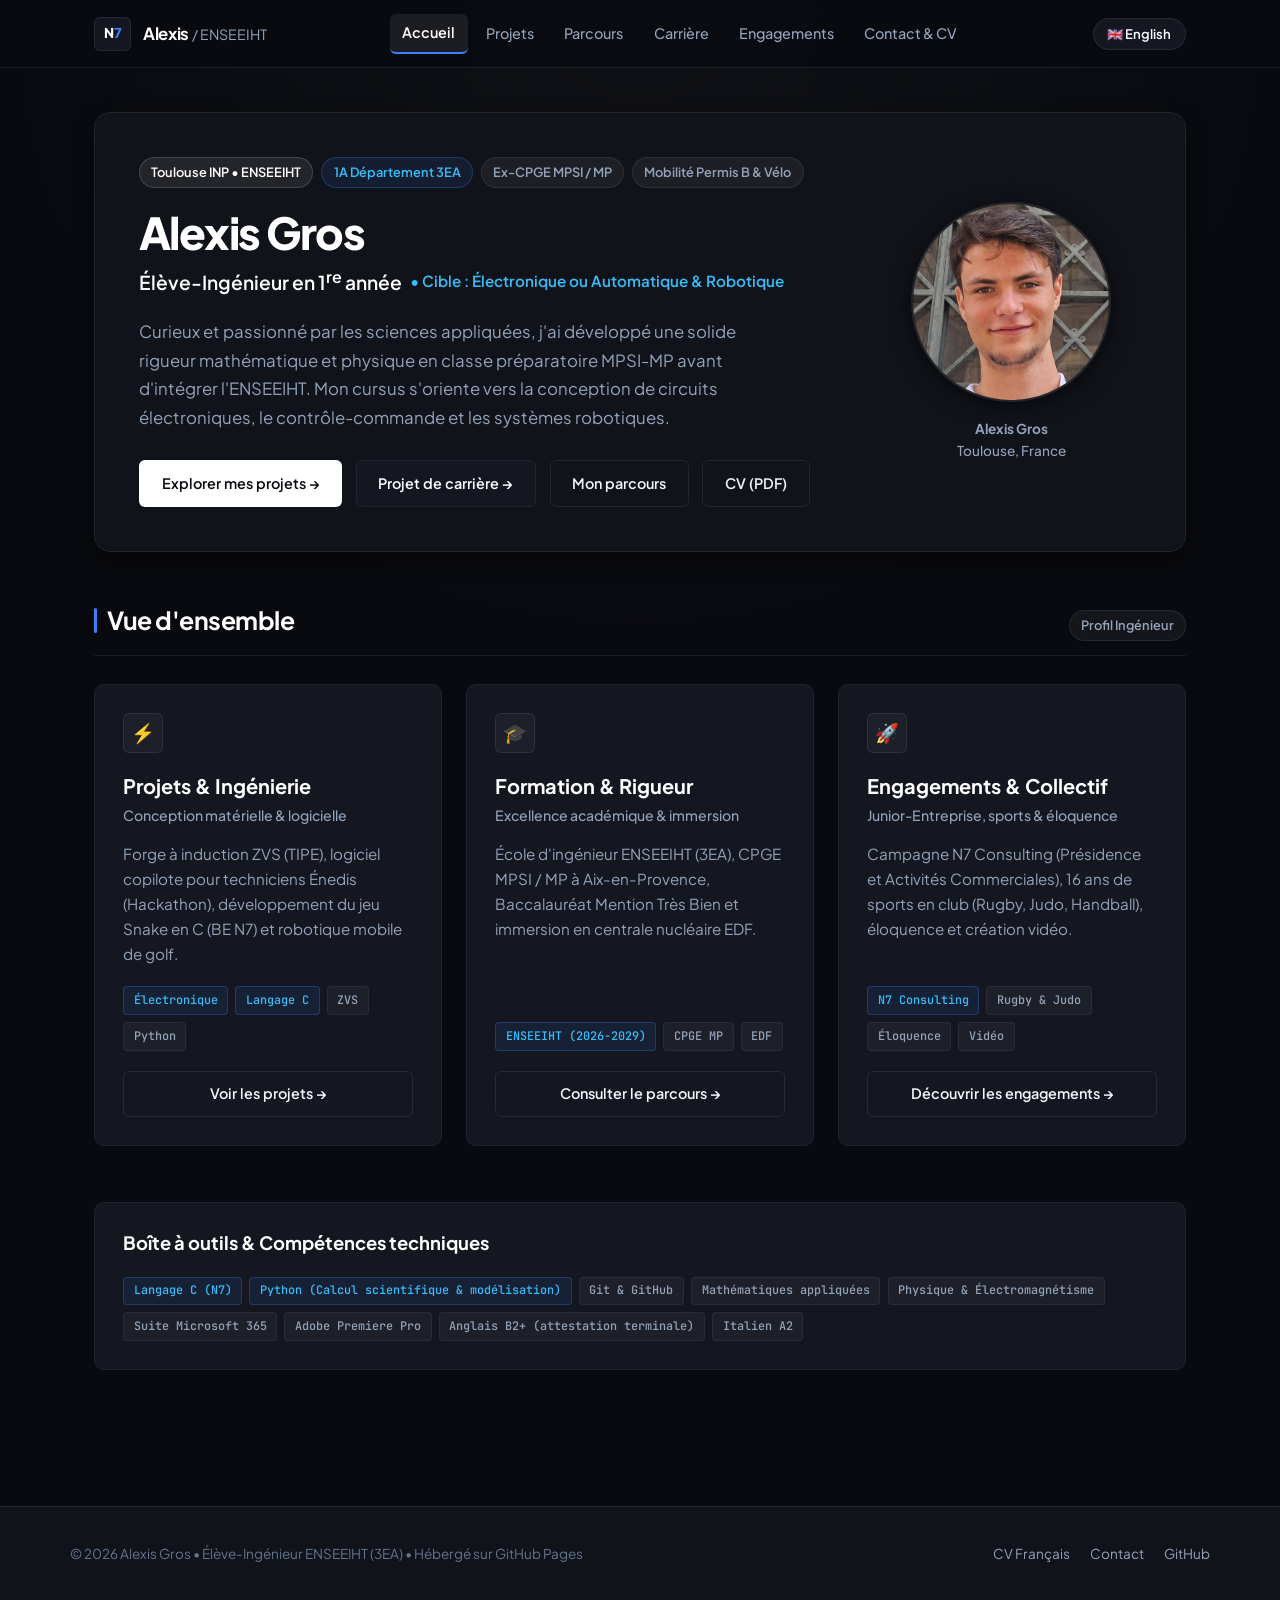
==== commit be26bab7: "Ajout de la page Carriere avec pitch, 3 role models et mobilites" ====
--- a/index.html
+++ b/index.html
@@ -25,6 +25,7 @@
           <li><a href="./index.html" class="active"><span class="lang-fr">Accueil</span><span class="lang-en">Home</span></a></li>
           <li><a href="./projets.html"><span class="lang-fr">Projets</span><span class="lang-en">Projects</span></a></li>
           <li><a href="./parcours.html"><span class="lang-fr">Parcours</span><span class="lang-en">Background</span></a></li>
+          <li><a href="./carriere.html"><span class="lang-fr">Carrière</span><span class="lang-en">Careers</span></a></li>
           <li><a href="./engagements.html"><span class="lang-fr">Engagements</span><span class="lang-en">Leadership</span></a></li>
           <li><a href="./contact.html"><span class="lang-fr">Contact &amp; CV</span><span class="lang-en">Contact &amp; Resume</span></a></li>
         </ul>
@@ -73,13 +74,17 @@
             <span class="lang-fr">Explorer mes projets &rarr;</span>
             <span class="lang-en">Explore My Projects &rarr;</span>
           </a>
-          <a href="./parcours.html" class="btn btn-secondary">
-            <span class="lang-fr">Consulter mon parcours</span>
-            <span class="lang-en">View Academic Background</span>
+          <a href="./carriere.html" class="btn btn-secondary">
+            <span class="lang-fr">Projet de carrière &rarr;</span>
+            <span class="lang-en">Career project &rarr;</span>
+          </a>
+          <a href="./parcours.html" class="btn btn-outline">
+            <span class="lang-fr">Mon parcours</span>
+            <span class="lang-en">Academic background</span>
           </a>
           <a href="./cv.pdf" target="_blank" class="btn btn-outline">
-            <span class="lang-fr">CV Français (PDF)</span>
-            <span class="lang-en">French Resume (PDF)</span>
+            <span class="lang-fr">CV (PDF)</span>
+            <span class="lang-en">Resume (PDF)</span>
           </a>
         </div>
       </div>
